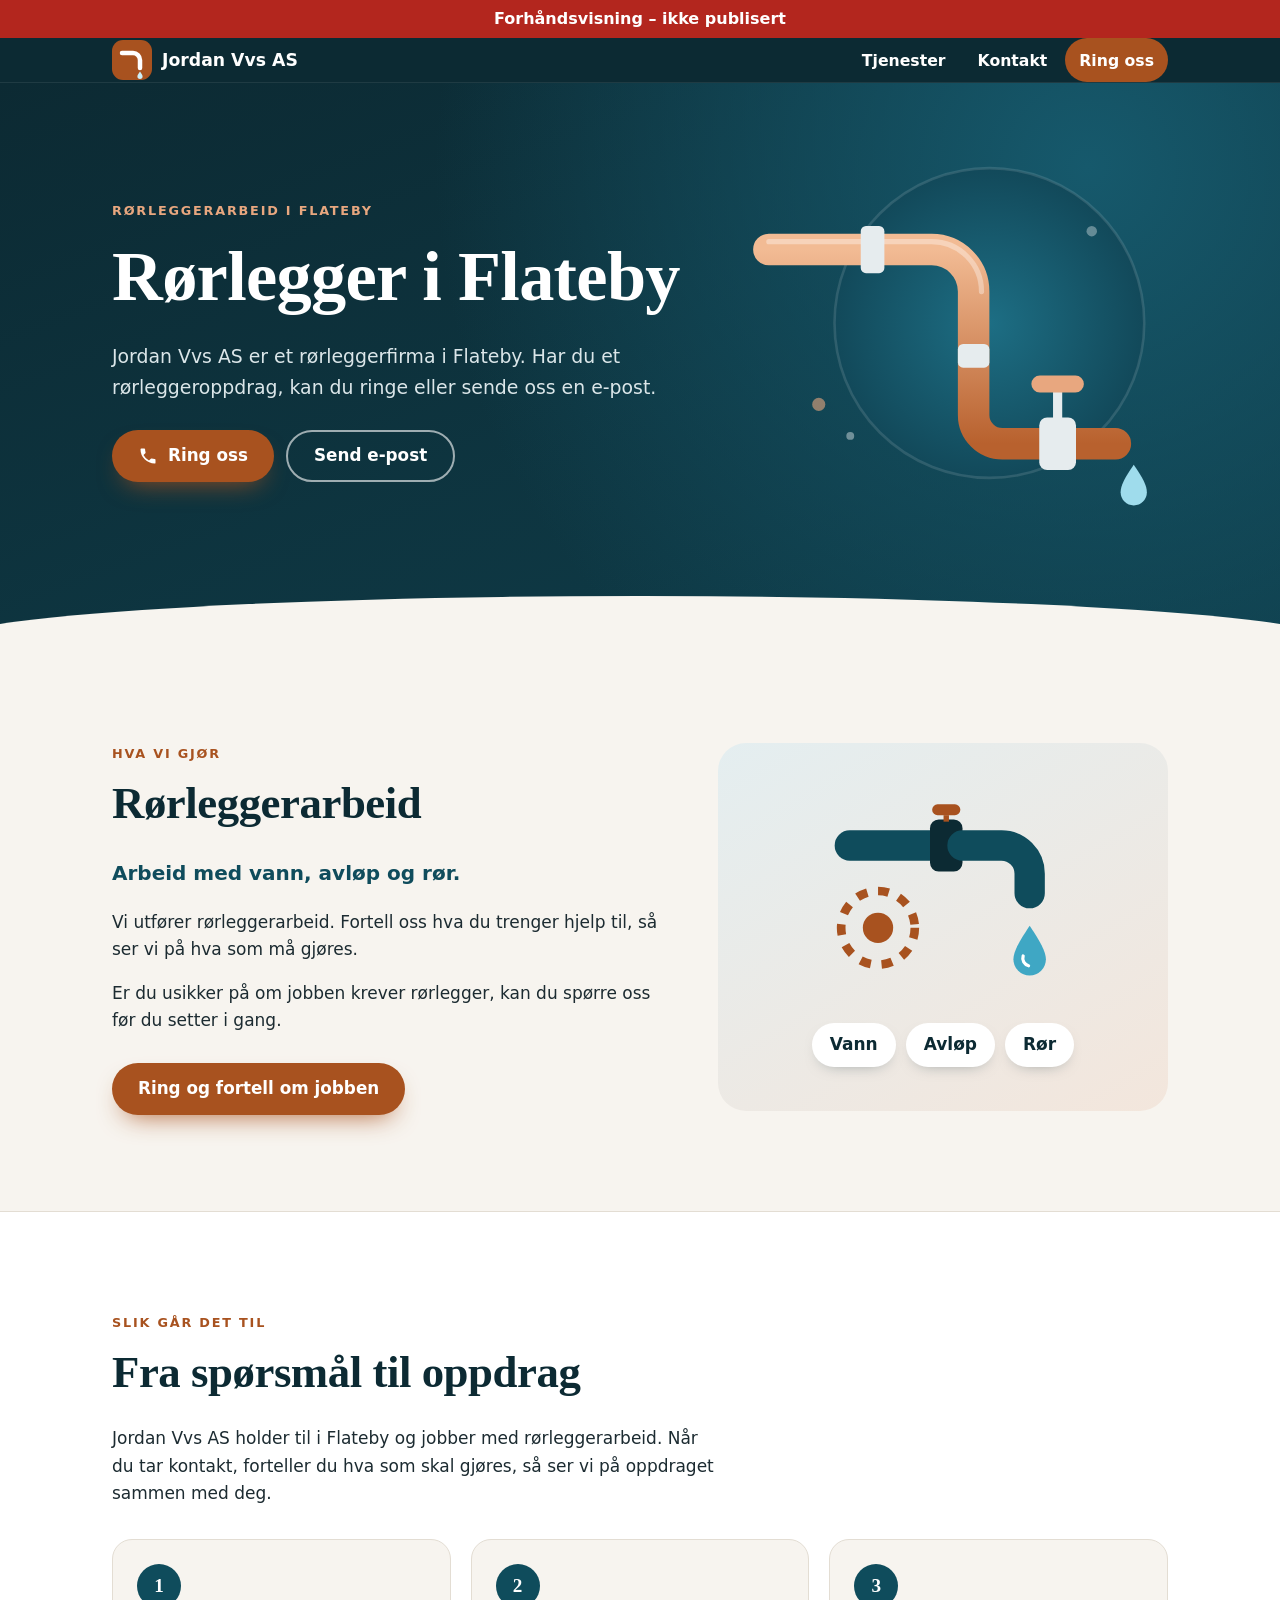
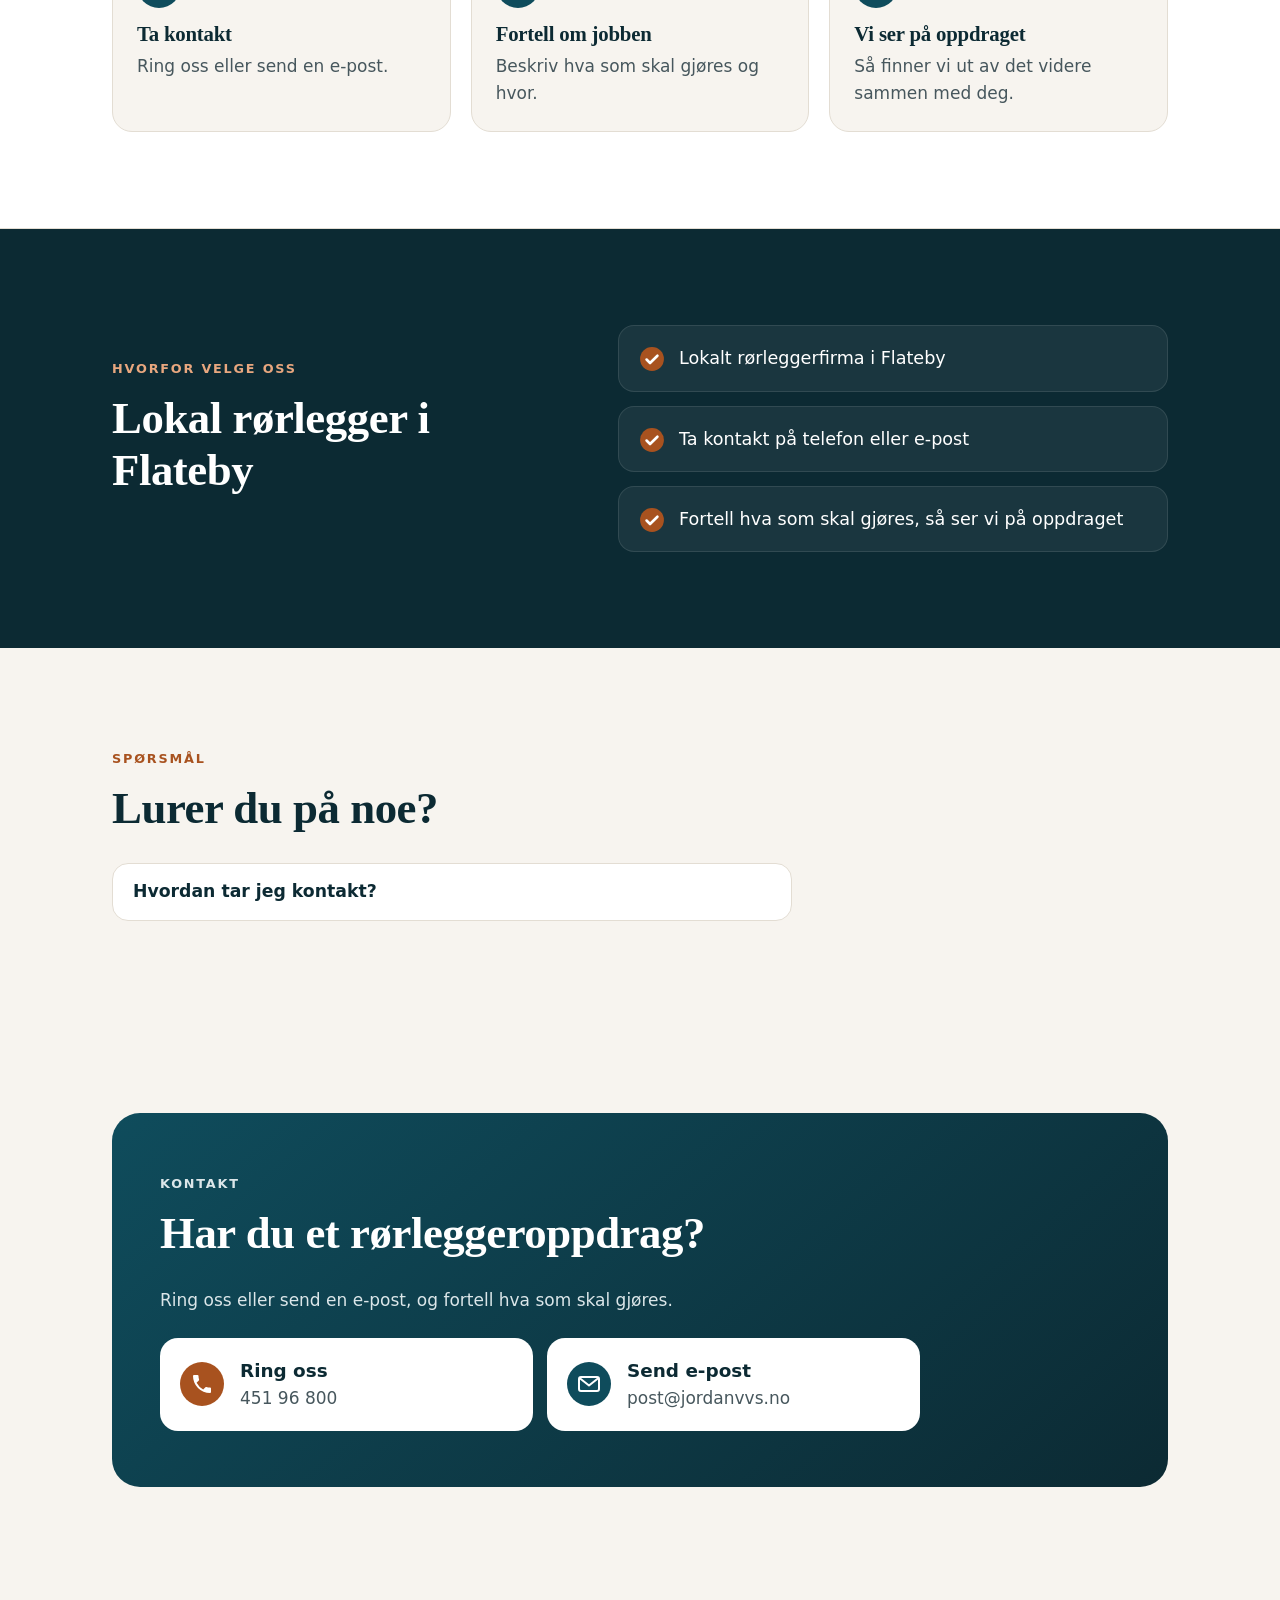
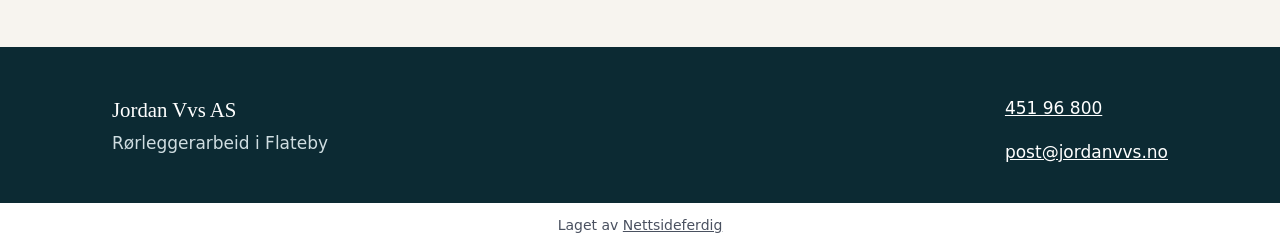
==== index.html @ 80300ba7 "Forhåndsvisning" ====
<!doctype html>
<html lang="nb">
<head>
<meta charset="utf-8">
<meta name="viewport" content="width=device-width, initial-scale=1">
<title>Rørlegger i Flateby | Jordan Vvs AS</title>
<meta name="description" content="Jordan Vvs AS utfører rørleggerarbeid i Flateby. Ta kontakt på telefon eller e-post og fortell hva som skal gjøres.">
<link rel="canonical" href="https://andersmathisen7-design.github.io/side-jordan-vvs-as-4c82f648/">
<meta property="og:type" content="website">
<meta property="og:locale" content="nb_NO">
<meta property="og:site_name" content="Jordan Vvs AS">
<meta property="og:title" content="Rørlegger i Flateby | Jordan Vvs AS">
<meta property="og:description" content="Jordan Vvs AS utfører rørleggerarbeid i Flateby. Ta kontakt på telefon eller e-post og fortell hva som skal gjøres.">
<meta property="og:url" content="https://andersmathisen7-design.github.io/side-jordan-vvs-as-4c82f648/">
<meta http-equiv="Content-Security-Policy" content="default-src 'none'; style-src 'self'; img-src 'self'; manifest-src 'self'; worker-src 'self'; script-src 'self'">
<link rel="stylesheet" href="./style.css">
<meta name="theme-color" content="#0f4c5c">
<link rel="manifest" href="./manifest.webmanifest">
<link rel="icon" href="./icon.svg" type="image/svg+xml">
<script src="./pwa.js" defer></script>
<meta name="robots" content="noindex,nofollow">
<script type="application/ld+json">{"@context":"https://schema.org","@type":"Plumber","name":"Jordan Vvs AS","description":"Jordan Vvs AS utfører rørleggerarbeid i Flateby. Ta kontakt på telefon eller e-post og fortell hva som skal gjøres.","email":"post@jordanvvs.no","areaServed":"Flateby","url":"https://andersmathisen7-design.github.io/side-jordan-vvs-as-4c82f648","telephone":"451 96 800"}</script>
</head>
<body>
<div class="forhandsstripe">Forhåndsvisning – ikke publisert</div>
<header class="topp"><div class="wrap topp-inner"><a class="merke" href="./"><svg class="logo" viewBox="0 0 40 40" aria-hidden="true"><rect width="40" height="40" rx="11" fill="#a8521f"/><path d="M10 13h11a7 7 0 0 1 7 7v8" fill="none" stroke="#ffffff" stroke-width="4.5" stroke-linecap="round"/><path d="M28 31.5c-1.8 2.6-2.6 3.8-2.6 4.8a2.6 2.6 0 0 0 5.2 0c0-1-.8-2.2-2.6-4.8z" fill="#cdeef6"/></svg><span>Jordan Vvs AS</span></a><nav aria-label="Hovedmeny"><ul class="meny"><li><a href="./#tjenester">Tjenester</a></li><li><a href="./#kontakt">Kontakt</a></li><li><a class="meny-ring" href="tel:45196800">Ring oss</a></li></ul></nav></div></header>
<main>
<section class="hero"><div class="wrap hero-grid"><div><p class="etikett">Rørleggerarbeid i Flateby</p><h1>Rørlegger i Flateby</h1><p class="ingress">Jordan Vvs AS er et rørleggerfirma i Flateby. Har du et rørleggeroppdrag, kan du ringe eller sende oss en e-post.</p><div class="knapper"><a class="knapp knapp-hoved" href="tel:45196800"><svg viewBox="0 0 24 24" aria-hidden="true"><path d="M6.6 10.8a15.2 15.2 0 0 0 6.6 6.6l2.2-2.2a1 1 0 0 1 1-.25 11.4 11.4 0 0 0 3.6.57 1 1 0 0 1 1 1V20a1 1 0 0 1-1 1A17 17 0 0 1 3 4a1 1 0 0 1 1-1h3.5a1 1 0 0 1 1 1c0 1.25.2 2.45.57 3.6a1 1 0 0 1-.25 1z" fill="#ffffff"/></svg>Ring oss</a><a class="knapp knapp-linje" href="mailto:post@jordanvvs.no">Send e-post</a></div></div><div class="hero-bilde"><svg viewBox="0 0 320 280" aria-hidden="true"><defs><linearGradient id="kobber" x1="0" y1="0" x2="0" y2="1"><stop offset="0" stop-color="#f2bb94"/><stop offset="1" stop-color="#b8612e"/></linearGradient><radialGradient id="glod" cx="0.5" cy="0.5" r="0.5"><stop offset="0" stop-color="#1d6e84"/><stop offset="1" stop-color="#12495a"/></radialGradient></defs><circle cx="190" cy="128" r="118" fill="url(#glod)"/><circle cx="190" cy="128" r="118" fill="none" stroke="#ffffff" stroke-opacity="0.12" stroke-width="2"/><path d="M22 72H146a32 32 0 0 1 32 32V198a22 22 0 0 0 22 22H286" fill="none" stroke="url(#kobber)" stroke-width="24" stroke-linecap="round"/><path d="M22 66H146a38 38 0 0 1 38 38" fill="none" stroke="#ffffff" stroke-opacity="0.35" stroke-width="4" stroke-linecap="round"/><rect x="92" y="54" width="18" height="36" rx="4" fill="#e6ecee"/><rect x="166" y="144" width="24" height="18" rx="4" fill="#e6ecee"/><rect x="228" y="200" width="28" height="40" rx="6" fill="#e6ecee"/><line x1="242" y1="200" x2="242" y2="178" stroke="#e6ecee" stroke-width="7" stroke-linecap="round"/><rect x="222" y="168" width="40" height="13" rx="6.5" fill="#e8a77f"/><path d="M300 236c-7 10-10 16-10 21a10 10 0 0 0 20 0c0-5-3-11-10-21z" fill="#9fdcec"/><circle cx="60" cy="190" r="5" fill="#e8a77f" fill-opacity="0.6"/><circle cx="84" cy="214" r="3" fill="#ffffff" fill-opacity="0.4"/><circle cx="268" cy="58" r="4" fill="#ffffff" fill-opacity="0.35"/></svg></div></div></section><section class="seksjon" id="tjenester"><div class="wrap split"><div class="split-tekst"><p class="etikett">Hva vi gjør</p><h2>Rørleggerarbeid</h2><p class="lead">Arbeid med vann, avløp og rør.</p><p>Vi utfører rørleggerarbeid. Fortell oss hva du trenger hjelp til, så ser vi på hva som må gjøres.</p><p>Er du usikker på om jobben krever rørlegger, kan du spørre oss før du setter i gang.</p><div class="knapper"><a class="knapp knapp-hoved" href="tel:45196800">Ring og fortell om jobben</a></div></div><div class="panel"><svg viewBox="0 0 240 200" aria-hidden="true"><rect x="20" y="40" width="110" height="28" rx="14" fill="#0f4c5c"/><rect x="108" y="30" width="30" height="48" rx="8" fill="#0c2a33"/><path d="M138 54h36a26 26 0 0 1 26 26v18" fill="none" stroke="#0f4c5c" stroke-width="28" stroke-linecap="round"/><rect x="110" y="16" width="26" height="10" rx="5" fill="#a8521f"/><line x1="123" y1="26" x2="123" y2="32" stroke="#a8521f" stroke-width="5"/><path d="M200 128c-10 15-15 24-15 31a15 15 0 0 0 30 0c0-7-5-16-15-31z" fill="#3fa7c4"/><path d="M194 156a7 7 0 0 0 5 9" fill="none" stroke="#ffffff" stroke-width="3" stroke-linecap="round"/><circle cx="60" cy="130" r="34" fill="none" stroke="#a8521f" stroke-width="8" stroke-dasharray="10 10"/><circle cx="60" cy="130" r="14" fill="#a8521f"/></svg><ul class="tags"><li>Vann</li><li>Avløp</li><li>Rør</li></ul></div></div></section><section class="seksjon steg" aria-labelledby="steg-tittel"><div class="wrap"><div class="steg-topp"><p class="etikett">Slik går det til</p><h2 id="steg-tittel">Fra spørsmål til oppdrag</h2><p>Jordan Vvs AS holder til i Flateby og jobber med rørleggerarbeid. Når du tar kontakt, forteller du hva som skal gjøres, så ser vi på oppdraget sammen med deg.</p></div><ol class="steg-liste"><li><span class="nr" aria-hidden="true">1</span><h3>Ta kontakt</h3><p>Ring oss eller send en e-post.</p></li><li><span class="nr" aria-hidden="true">2</span><h3>Fortell om jobben</h3><p>Beskriv hva som skal gjøres og hvor.</p></li><li><span class="nr" aria-hidden="true">3</span><h3>Vi ser på oppdraget</h3><p>Så finner vi ut av det videre sammen med deg.</p></li></ol></div></section><section class="seksjon fordeler" aria-labelledby="fordel-tittel"><div class="wrap split"><div><p class="etikett">Hvorfor velge oss</p><h2 id="fordel-tittel">Lokal rørlegger i Flateby</h2></div><ul class="fordel-liste"><li><svg viewBox="0 0 24 24" aria-hidden="true"><circle cx="12" cy="12" r="11" fill="#a8521f"/><path d="M7 12.5l3.2 3.2L17 9" fill="none" stroke="#ffffff" stroke-width="2.4" stroke-linecap="round" stroke-linejoin="round"/></svg>Lokalt rørleggerfirma i Flateby</li><li><svg viewBox="0 0 24 24" aria-hidden="true"><circle cx="12" cy="12" r="11" fill="#a8521f"/><path d="M7 12.5l3.2 3.2L17 9" fill="none" stroke="#ffffff" stroke-width="2.4" stroke-linecap="round" stroke-linejoin="round"/></svg>Ta kontakt på telefon eller e-post</li><li><svg viewBox="0 0 24 24" aria-hidden="true"><circle cx="12" cy="12" r="11" fill="#a8521f"/><path d="M7 12.5l3.2 3.2L17 9" fill="none" stroke="#ffffff" stroke-width="2.4" stroke-linecap="round" stroke-linejoin="round"/></svg>Fortell hva som skal gjøres, så ser vi på oppdraget</li></ul></div></section><section class="seksjon" aria-labelledby="faq-tittel"><div class="wrap"><p class="etikett">Spørsmål</p><h2 id="faq-tittel">Lurer du på noe?</h2><div class="sporsmal"><details><summary>Hvordan tar jeg kontakt?</summary><p>Ring oss eller send en e-post. Beskriv gjerne hva som skal gjøres og hvor, så blir det enklere for oss å svare deg.</p></details></div></div></section><section class="seksjon kontakt" id="kontakt" aria-labelledby="kontakt-tittel"><div class="wrap"><div class="kontakt-boks"><p class="etikett">Kontakt</p><h2 id="kontakt-tittel">Har du et rørleggeroppdrag?</h2><p>Ring oss eller send en e-post, og fortell hva som skal gjøres.</p><div class="kontakt-valg"><a class="kontaktkort" href="tel:45196800"><svg viewBox="0 0 44 44" aria-hidden="true"><circle cx="22" cy="22" r="22" fill="#a8521f"/><path d="M16.6 20.8a15.2 15.2 0 0 0 6.6 6.6l2.2-2.2a1 1 0 0 1 1-.25 11.4 11.4 0 0 0 3.6.57 1 1 0 0 1 1 1V30a1 1 0 0 1-1 1A17 17 0 0 1 13 14a1 1 0 0 1 1-1h3.5a1 1 0 0 1 1 1c0 1.25.2 2.45.57 3.6a1 1 0 0 1-.25 1z" fill="#ffffff"/></svg><div><strong>Ring oss</strong><span>451 96 800</span></div></a><a class="kontaktkort" href="mailto:post@jordanvvs.no"><svg viewBox="0 0 44 44" aria-hidden="true"><circle cx="22" cy="22" r="22" fill="#0f4c5c"/><rect x="12" y="15" width="20" height="14" rx="2" fill="none" stroke="#ffffff" stroke-width="2"/><path d="M12.5 16l9.5 7.5 9.5-7.5" fill="none" stroke="#ffffff" stroke-width="2" stroke-linejoin="round"/></svg><div><strong>Send e-post</strong><span>post@jordanvvs.no</span></div></a></div></div></div></section>
</main>
<footer class="bunn"><div class="wrap bunn-grid"><div><p class="bunn-navn">Jordan Vvs AS</p><p>Rørleggerarbeid i Flateby</p></div><address><a href="tel:45196800">451 96 800</a><br><a href="mailto:post@jordanvvs.no">post@jordanvvs.no</a></address></div></footer>
<p class="nf-byra">Laget av <a href="https://nettsideferdig.no/">Nettsideferdig</a></p>
</body>
</html>
---- style.css ----
/* Fast fra Sidefabrikken: bestillingswidgeten. */
:root { --nf-farge: #0f4c5c; }
#nf-bestill [hidden] { display: none !important; }
#nf-bestill button { font: inherit; padding: 0.5rem 0.9rem; margin: 0.2rem; border: 1px solid var(--nf-farge); border-radius: 6px; background: #fff; color: var(--nf-farge); cursor: pointer; }
#nf-bestill button:disabled { opacity: 0.6; }
#nf-bestill .nf-knapp { background: var(--nf-farge); color: #fff; }
#nf-bestill .nf-tjeneste { display: block; width: 100%; text-align: left; }
#nf-bestill .nf-tjeneste small, #nf-bestill .nf-vare small { display: block; color: #555; }
#nf-bestill .nf-felt { display: block; margin: 0.5rem 0; }
#nf-bestill input, #nf-bestill select, #nf-bestill textarea { font: inherit; padding: 0.4rem; border: 1px solid #c5cad3; border-radius: 4px; display: block; width: 100%; max-width: 24rem; }
#nf-bestill input[type="checkbox"], #nf-bestill input[type="radio"] { display: inline-block; width: auto; margin: 0 0.4rem 0 0; vertical-align: middle; }
#nf-bestill .nf-rad { display: flex; flex-wrap: wrap; gap: 0.5rem; }
#nf-bestill .nf-vare { padding: 0.4rem 0; border-bottom: 1px solid #e3e6eb; }
#nf-bestill .nf-feil, #nf-bestill .nf-utsolgt { color: #b3261e; }
#nf-bestill .nf-test { background: #fff4e5; padding: 0.4rem 0.8rem; border-radius: 6px; }
#nf-bestill .nf-oppsummering { font-weight: 600; }
#nf-bestill .nf-faner { display: flex; flex-wrap: wrap; gap: 0.25rem; margin: 0.5rem 0 1rem; }
#nf-bestill .nf-fane.nf-valgt, #nf-bestill .nf-dag.nf-valgt { background: var(--nf-farge); color: #fff; }
#nf-bestill .nf-adresse { position: relative; max-width: 24rem; }
#nf-bestill .nf-forslag { position: absolute; top: 100%; left: 0; right: 0; z-index: 10; max-height: 15rem; overflow-y: auto; background: #fff; border: 1px solid #c5cad3; border-radius: 4px; box-shadow: 0 4px 12px rgba(0, 0, 0, 0.15); }
#nf-bestill .nf-forslag button { display: block; width: 100%; margin: 0; border: 0; border-radius: 0; padding: 0.5rem 0.75rem; text-align: left; color: inherit; }
#nf-bestill .nf-forslag button:hover, #nf-bestill .nf-forslag button:focus { background: #f4f7fb; }
#nf-bestill .nf-dager { display: flex; flex-wrap: wrap; gap: 0.25rem; margin: 0.5rem 0; }
#nf-bestill .nf-dag.nf-full { text-decoration: line-through; color: #777; border-color: #c5cad3; }
#nf-bestill .nf-tillegg { margin: 0.5rem 0; }
#nf-bestill .nf-sporsmal { margin: 0.8rem 0; }
#nf-bestill .nf-hjelp { display: block; font-size: 0.875rem; color: #666; margin: 0.15rem 0 0.25rem; }
#nf-bestill .nf-sum { font-weight: 700; font-size: 1.15rem; }
#nf-bestill .nf-ja-nei { display: flex; gap: 1.5rem; margin-top: 0.25rem; }
.prisliste table { border-collapse: collapse; width: 100%; max-width: 36rem; }
.prisliste th, .prisliste td { text-align: left; padding: 0.4rem 0.6rem 0.4rem 0; border-bottom: 1px solid #e3e6eb; vertical-align: top; }
.prisliste td:last-child, .prisliste th:last-child { text-align: right; white-space: nowrap; padding-right: 0; }
.prisliste small { color: #555; }
.prisliste .prisinfo { font-size: 0.875rem; color: #555; }

main > section.melding, main > section.bestill { box-sizing: border-box; max-width: 42rem; margin: 0 auto; padding: 2.5rem 1.25rem 3.5rem; }
.nf-skjema .nf-felt { display: block; margin: 0.75rem 0; }
.nf-skjema label, .nf-skjema legend { display: block; font-weight: 600; }
.nf-skjema fieldset { border: 0; padding: 0; margin: 0.75rem 0; min-width: 0; }
.nf-skjema fieldset label { font-weight: 400; }
.nf-skjema input, .nf-skjema textarea { font: inherit; padding: 0.5rem; border: 1px solid #c5cad3; border-radius: 4px; display: block; width: 100%; max-width: 32rem; }
.nf-skjema input[type="radio"] { display: inline-block; width: auto; margin: 0 0.4rem 0 0; vertical-align: middle; }
.nf-skjema input:focus, .nf-skjema textarea:focus { outline: 2px solid var(--nf-farge); outline-offset: 1px; }
.nf-skjema button { font: inherit; font-weight: 600; border: 0; cursor: pointer; padding: 0.85rem 1.5rem; border-radius: 6px; background: var(--nf-farge); color: #fff; min-height: 44px; }
.nf-skjema .nf-info { font-size: 0.875rem; color: #555; }

/* Designet */
:root{--hav:#0f4c5c;--natt:#0c2a33;--kobber:#a8521f;--kobber-mork:#8f4419;--kobber-lys:#e8a77f;--papir:#f7f4ef;--tekst:#1c2b31;--dempet:#47575d;--linje:#e3ddd3}*,*::before,*::after{box-sizing:border-box}body{margin:0;background:var(--papir);color:var(--tekst);font-family:system-ui,"Segoe UI",Helvetica,Arial,sans-serif;font-size:1.0625rem;line-height:1.6;-webkit-text-size-adjust:100%}h1,h2,h3{font-family:Georgia,"Iowan Old Style",serif;line-height:1.15;margin:0 0 .6em;letter-spacing:-.01em}p{margin:0 0 1em}a{color:var(--hav)}a:focus-visible,summary:focus-visible{outline:3px solid var(--kobber-lys);outline-offset:3px;border-radius:6px}svg{display:block}.wrap{width:100%;max-width:1120px;margin:0 auto;padding:0 20px}.topp{background:var(--natt);color:#fff;border-bottom:1px solid rgba(255,255,255,.08)}.topp-inner{display:flex;flex-wrap:wrap;align-items:center;justify-content:space-between;gap:6px 16px;padding-top:10px;padding-bottom:10px}.merke{display:flex;align-items:center;gap:10px;color:#fff;text-decoration:none;font-weight:700;font-size:1.08rem;min-height:44px}.logo{width:40px;height:40px;flex:none}.meny{list-style:none;margin:0;padding:0;display:flex;flex-wrap:wrap;align-items:center;gap:4px}.meny a{display:inline-flex;align-items:center;min-height:44px;padding:0 14px;color:#fff;text-decoration:none;border-radius:999px;font-weight:600;font-size:.98rem}.meny a:hover{background:rgba(255,255,255,.1)}.meny a.meny-ring{background:var(--kobber)}.meny a.meny-ring:hover{background:var(--kobber-mork)}.hero{background:radial-gradient(circle at 85% 15%,#16596c 0,rgba(22,89,108,0) 55%),linear-gradient(160deg,#0c2a33 0%,#0f3d4a 100%);color:#fff;padding:44px 0 88px;position:relative;overflow:hidden}.hero::after{content:"";position:absolute;left:-5%;right:-5%;bottom:-1px;height:48px;background:var(--papir);border-radius:50% 50% 0 0/100% 100% 0 0}.hero-grid{display:grid;gap:28px;align-items:center}.etikett{display:inline-block;font-size:.8rem;font-weight:700;letter-spacing:.14em;text-transform:uppercase;color:var(--kobber);margin-bottom:14px}.hero .etikett,.fordeler .etikett{color:var(--kobber-lys)}.hero h1{font-size:clamp(2.5rem,9vw,4.4rem);color:#fff;margin-bottom:.35em}.ingress{font-size:1.18rem;color:#dbe6e9;max-width:32em}.knapper{display:flex;flex-wrap:wrap;gap:12px;margin-top:28px}.knapp{display:inline-flex;align-items:center;justify-content:center;gap:10px;min-height:52px;padding:0 26px;border-radius:999px;font-weight:700;text-decoration:none;font-size:1.05rem;transition:transform .15s ease,background-color .15s ease}.knapp svg{width:20px;height:20px}.knapp-hoved{background:var(--kobber);color:#fff;box-shadow:0 12px 26px -12px rgba(168,82,31,.9)}.knapp-hoved:hover{background:var(--kobber-mork);transform:translateY(-1px)}.knapp-linje{border:2px solid rgba(255,255,255,.6);color:#fff}.knapp-linje:hover{background:rgba(255,255,255,.08)}.hero-bilde svg{width:100%;max-width:300px;height:auto;margin:0 auto}.seksjon{padding:64px 0}h2{font-size:clamp(1.9rem,6vw,2.8rem);color:var(--natt)}.split{display:grid;gap:36px;align-items:center}.split-tekst{max-width:36em}.lead{font-size:1.25rem;color:var(--hav);font-weight:600}.panel{background:linear-gradient(150deg,#e4eef0 0%,#f3e6dc 100%);border-radius:28px;padding:32px 24px;position:relative;overflow:hidden}.panel svg{width:100%;max-width:260px;height:auto;margin:0 auto 20px}.tags{list-style:none;margin:0;padding:0;display:flex;flex-wrap:wrap;justify-content:center;gap:10px}.tags li{background:#fff;color:var(--natt);font-weight:700;padding:8px 18px;border-radius:999px;box-shadow:0 6px 16px -10px rgba(12,42,51,.5)}.steg{background:#fff;border-top:1px solid var(--linje);border-bottom:1px solid var(--linje)}.steg-topp{max-width:36em;margin-bottom:32px}.steg-liste{list-style:none;margin:0;padding:0;display:grid;gap:16px}.steg-liste li{border:1px solid var(--linje);border-radius:20px;padding:24px;background:var(--papir)}.nr{display:inline-flex;align-items:center;justify-content:center;width:44px;height:44px;border-radius:50%;background:var(--hav);color:#fff;font-weight:700;font-family:Georgia,serif;font-size:1.2rem;margin-bottom:14px}.steg-liste h3{font-size:1.3rem;margin-bottom:.35em;color:var(--natt)}.steg-liste p{margin:0;color:var(--dempet)}.fordeler{background:var(--natt);color:#fff}.fordeler h2{color:#fff}.fordel-liste{list-style:none;margin:0;padding:0;display:grid;gap:14px}.fordel-liste li{display:flex;gap:14px;align-items:flex-start;font-size:1.1rem;padding:18px 20px;border-radius:16px;background:rgba(255,255,255,.06);border:1px solid rgba(255,255,255,.1)}.fordel-liste svg{width:26px;height:26px;flex:none;margin-top:2px}.om{max-width:40em}.sporsmal{margin-top:28px;max-width:40em}.sporsmal details{background:#fff;border:1px solid var(--linje);border-radius:16px;padding:0 20px}.sporsmal summary{cursor:pointer;font-weight:700;min-height:56px;display:flex;align-items:center;color:var(--natt);font-size:1.08rem}.sporsmal details p{padding-bottom:16px;margin:0;color:var(--dempet)}.kontakt{padding-top:0}.kontakt-boks{background:linear-gradient(140deg,var(--hav) 0%,#0c2a33 100%);color:#fff;border-radius:28px;padding:40px 24px}.kontakt-boks h2{color:#fff}.kontakt-boks>p{color:#dbe6e9;max-width:32em}.kontakt-valg{display:grid;gap:14px;margin-top:24px}.kontaktkort{display:flex;align-items:center;gap:16px;background:#fff;color:var(--natt);text-decoration:none;border-radius:18px;padding:18px 20px;min-height:72px;transition:transform .15s ease}.kontaktkort:hover{transform:translateY(-2px)}.kontaktkort svg{width:44px;height:44px;flex:none}.kontaktkort strong{display:block;font-size:1.15rem}.kontaktkort span{display:block;color:var(--dempet);overflow-wrap:anywhere}.bunn{background:var(--natt);color:#cfdde1;padding:40px 0 28px;margin-top:64px}.bunn-grid{display:grid;gap:20px}.bunn-navn{color:#fff;font-family:Georgia,serif;font-size:1.3rem;margin-bottom:.2em}.bunn address{font-style:normal}.bunn a{color:#fff;display:inline-flex;align-items:center;min-height:44px;overflow-wrap:anywhere}@media (min-width:760px){.wrap{padding:0 32px}.topp{position:sticky;top:0;z-index:10}.hero{padding:72px 0 120px}.hero-grid{grid-template-columns:1.15fr .85fr}.hero-bilde svg{max-width:420px}.seksjon{padding:96px 0}.split{grid-template-columns:1.1fr .9fr;gap:56px}.panel{padding:44px 32px}.steg-liste{grid-template-columns:repeat(3,1fr);gap:20px}.fordeler .split{grid-template-columns:.9fr 1.1fr}.kontakt-boks{padding:56px 48px}.kontakt-valg{grid-template-columns:1fr 1fr;max-width:760px}.bunn-grid{grid-template-columns:1fr auto;align-items:end}}

/* Fast fra Sidefabrikken */
.forhandsstripe { display: block !important; position: relative !important; z-index: 2147483647 !important; background: #b3261e !important; color: #fff !important; text-align: center !important; padding: 0.5rem 1rem !important; font: 600 1rem/1.4 system-ui, sans-serif !important; visibility: visible !important; opacity: 1 !important; max-height: none !important; height: auto !important; min-height: 0 !important; overflow: visible !important; margin: 0 !important; top: auto !important; left: auto !important; right: auto !important; bottom: auto !important; width: auto !important; transform: none !important; clip-path: none !important; filter: none !important; text-indent: 0 !important; font-size: 1rem !important; }
.nf-byra { display: block !important; position: static !important; inset: auto !important; z-index: auto !important; background: #fff !important; color: #4a5160 !important; text-align: center !important; padding: 0.75rem 1rem !important; margin: 0 !important; width: auto !important; max-width: none !important; height: auto !important; min-height: 0 !important; max-height: none !important; overflow: visible !important; visibility: visible !important; opacity: 1 !important; transform: none !important; clip-path: none !important; filter: none !important; font: 400 0.875rem/1.5 system-ui, sans-serif !important; letter-spacing: normal !important; text-indent: 0 !important; text-transform: none !important; }
.nf-byra a { display: inline !important; position: static !important; color: inherit !important; text-decoration: underline !important; font: inherit !important; visibility: visible !important; opacity: 1 !important; pointer-events: auto !important; }
.nf-felle { display: none !important; position: absolute !important; left: -10000px !important; width: 1px !important; height: 1px !important; overflow: hidden !important; }
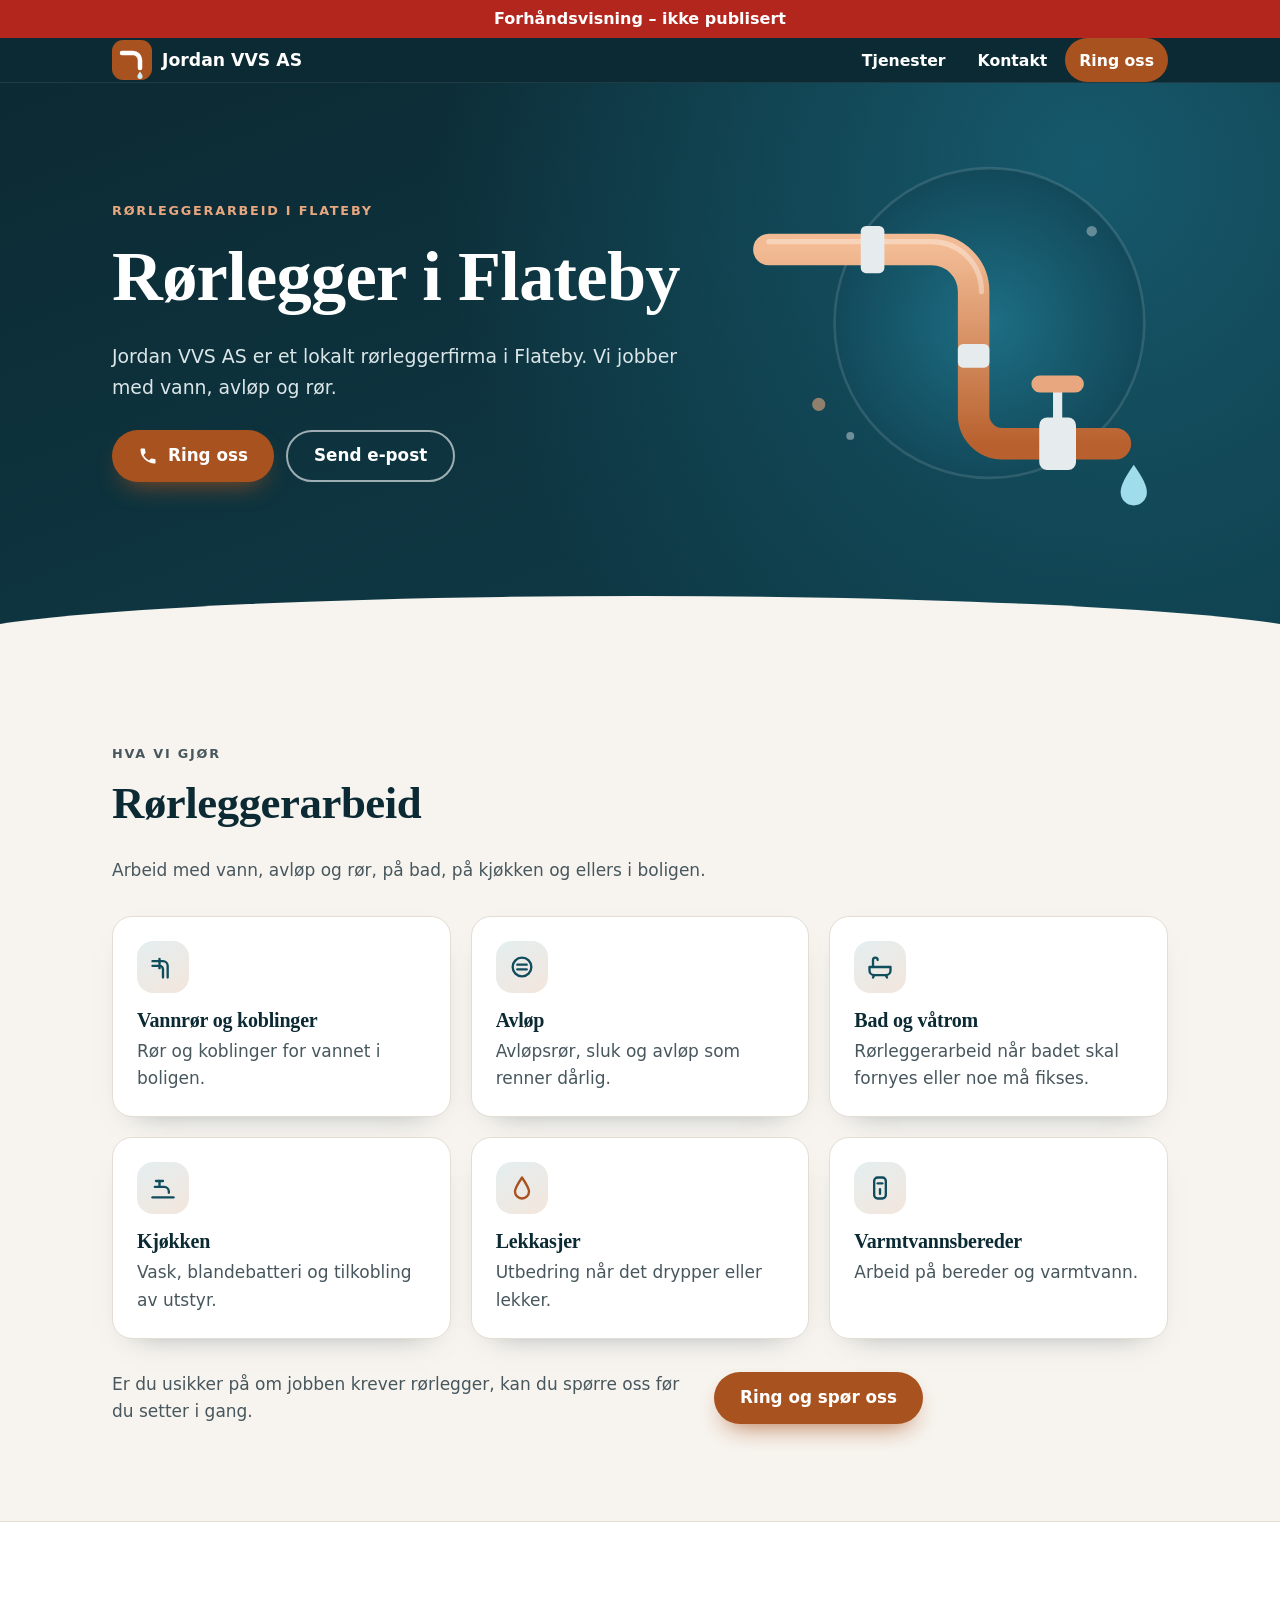
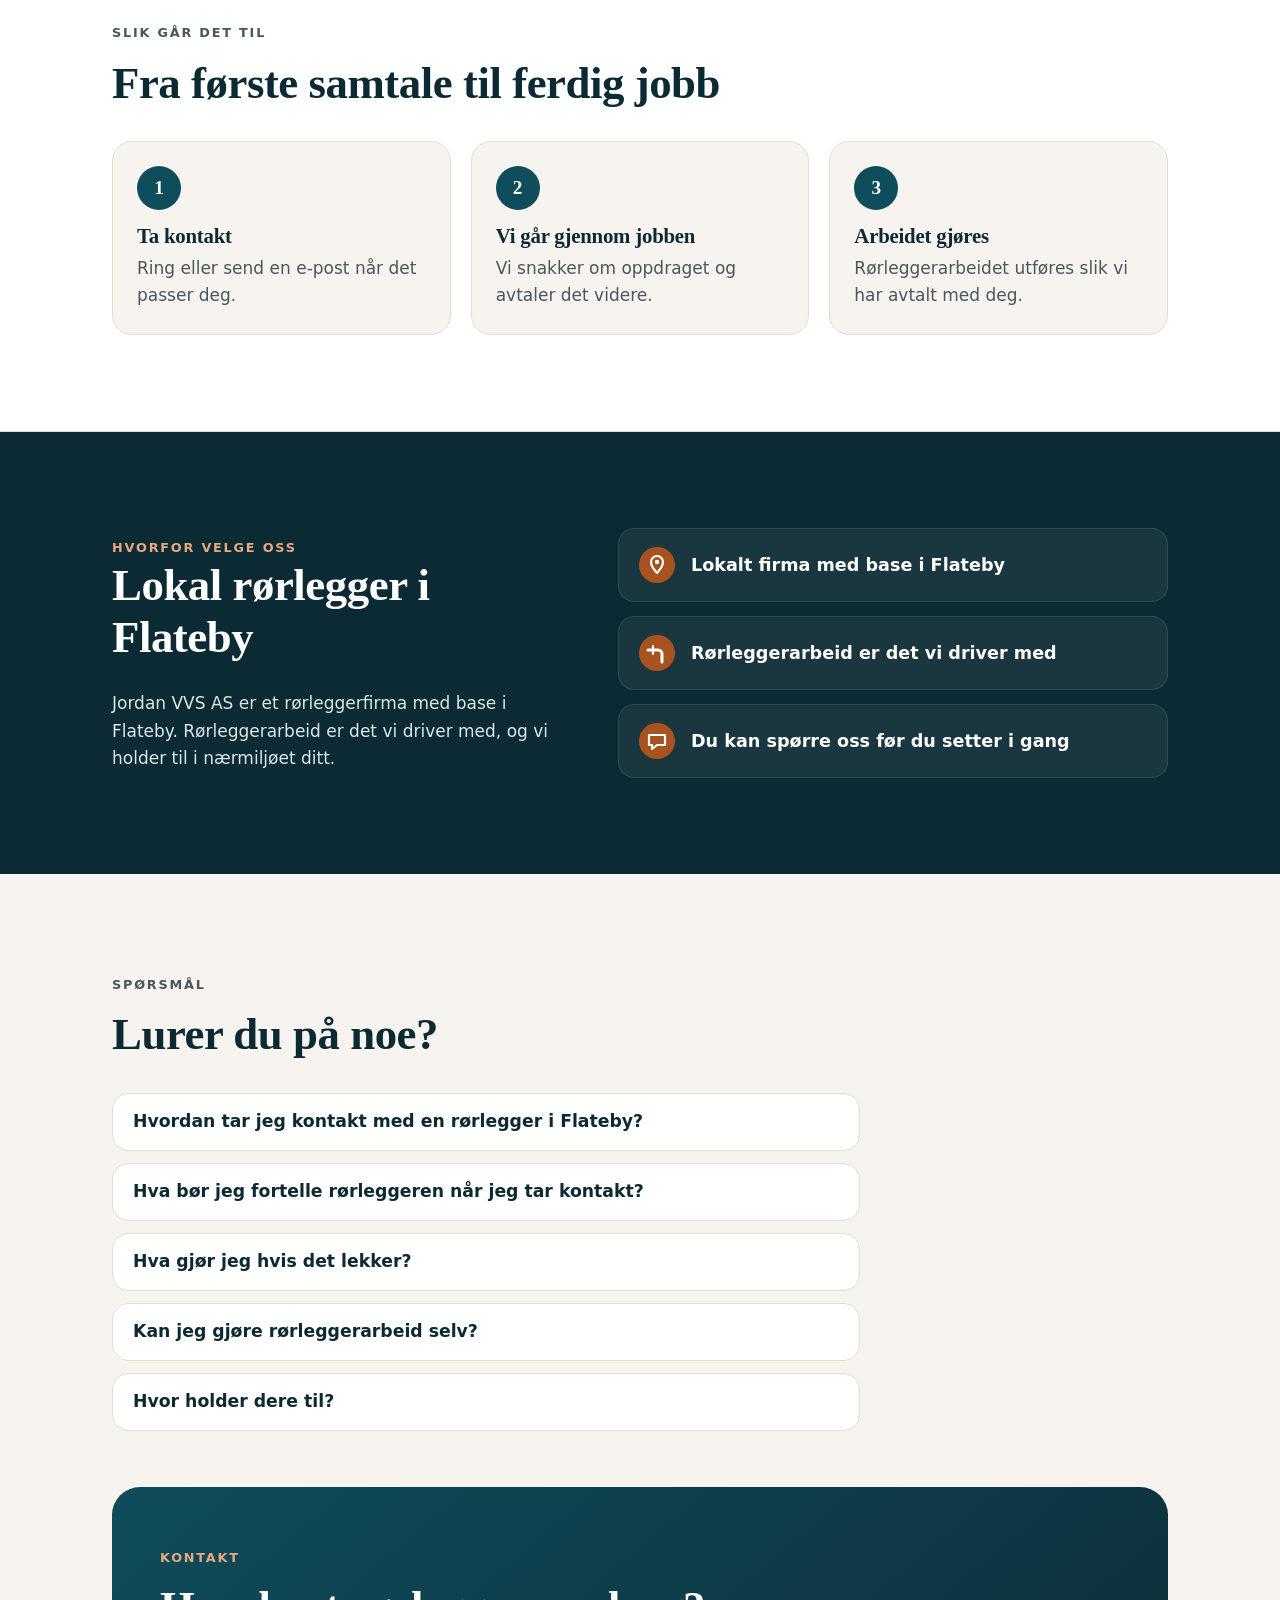
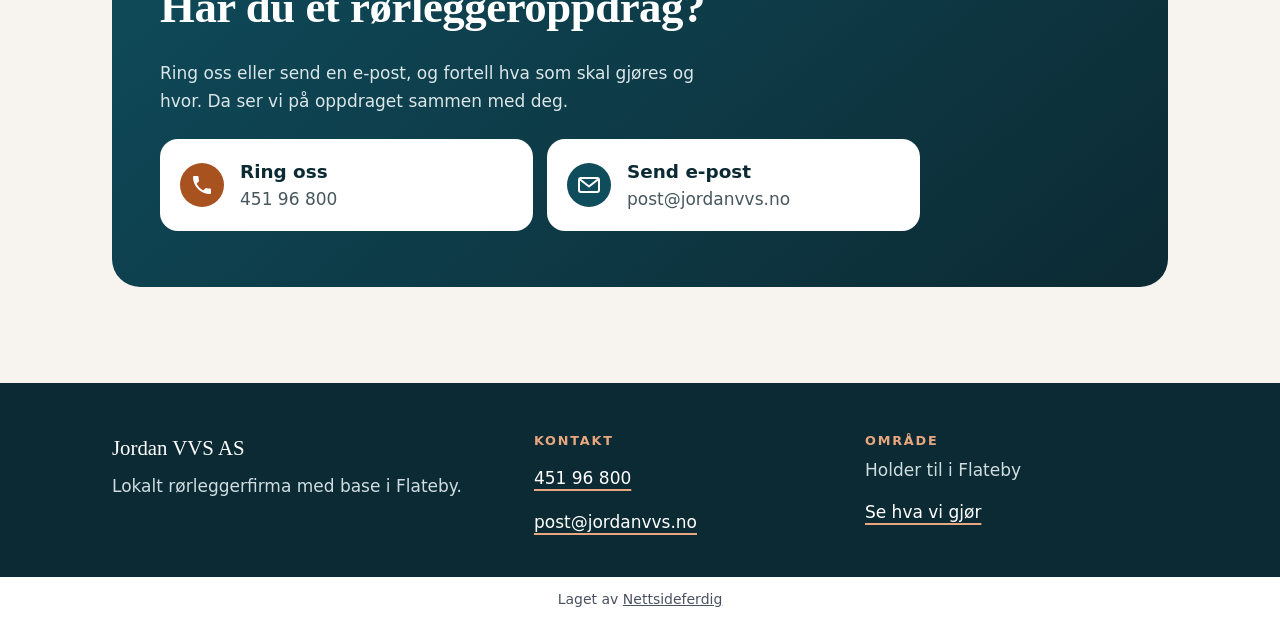
==== commit 6d6a76d8: "Forhåndsvisning" ====
--- a/index.html
+++ b/index.html
@@ -3,14 +3,14 @@
 <head>
 <meta charset="utf-8">
 <meta name="viewport" content="width=device-width, initial-scale=1">
-<title>Rørlegger i Flateby | Jordan Vvs AS</title>
-<meta name="description" content="Jordan Vvs AS utfører rørleggerarbeid i Flateby. Ta kontakt på telefon eller e-post og fortell hva som skal gjøres.">
+<title>Rørlegger i Flateby | Jordan VVS AS</title>
+<meta name="description" content="Jordan VVS AS utfører rørleggerarbeid i Flateby. Ta kontakt på telefon eller e-post og fortell hva som skal gjøres.">
 <link rel="canonical" href="https://andersmathisen7-design.github.io/side-jordan-vvs-as-4c82f648/">
 <meta property="og:type" content="website">
 <meta property="og:locale" content="nb_NO">
 <meta property="og:site_name" content="Jordan Vvs AS">
-<meta property="og:title" content="Rørlegger i Flateby | Jordan Vvs AS">
-<meta property="og:description" content="Jordan Vvs AS utfører rørleggerarbeid i Flateby. Ta kontakt på telefon eller e-post og fortell hva som skal gjøres.">
+<meta property="og:title" content="Rørlegger i Flateby | Jordan VVS AS">
+<meta property="og:description" content="Jordan VVS AS utfører rørleggerarbeid i Flateby. Ta kontakt på telefon eller e-post og fortell hva som skal gjøres.">
 <meta property="og:url" content="https://andersmathisen7-design.github.io/side-jordan-vvs-as-4c82f648/">
 <meta http-equiv="Content-Security-Policy" content="default-src 'none'; style-src 'self'; img-src 'self'; manifest-src 'self'; worker-src 'self'; script-src 'self'">
 <link rel="stylesheet" href="./style.css">
@@ -19,15 +19,15 @@
 <link rel="icon" href="./icon.svg" type="image/svg+xml">
 <script src="./pwa.js" defer></script>
 <meta name="robots" content="noindex,nofollow">
-<script type="application/ld+json">{"@context":"https://schema.org","@type":"Plumber","name":"Jordan Vvs AS","description":"Jordan Vvs AS utfører rørleggerarbeid i Flateby. Ta kontakt på telefon eller e-post og fortell hva som skal gjøres.","email":"post@jordanvvs.no","areaServed":"Flateby","url":"https://andersmathisen7-design.github.io/side-jordan-vvs-as-4c82f648","telephone":"451 96 800"}</script>
+<script type="application/ld+json">{"@context":"https://schema.org","@type":"Plumber","name":"Jordan Vvs AS","description":"Jordan VVS AS utfører rørleggerarbeid i Flateby. Ta kontakt på telefon eller e-post og fortell hva som skal gjøres.","email":"post@jordanvvs.no","areaServed":"Flateby","url":"https://andersmathisen7-design.github.io/side-jordan-vvs-as-4c82f648","telephone":"451 96 800"}</script>
 </head>
 <body>
 <div class="forhandsstripe">Forhåndsvisning – ikke publisert</div>
-<header class="topp"><div class="wrap topp-inner"><a class="merke" href="./"><svg class="logo" viewBox="0 0 40 40" aria-hidden="true"><rect width="40" height="40" rx="11" fill="#a8521f"/><path d="M10 13h11a7 7 0 0 1 7 7v8" fill="none" stroke="#ffffff" stroke-width="4.5" stroke-linecap="round"/><path d="M28 31.5c-1.8 2.6-2.6 3.8-2.6 4.8a2.6 2.6 0 0 0 5.2 0c0-1-.8-2.2-2.6-4.8z" fill="#cdeef6"/></svg><span>Jordan Vvs AS</span></a><nav aria-label="Hovedmeny"><ul class="meny"><li><a href="./#tjenester">Tjenester</a></li><li><a href="./#kontakt">Kontakt</a></li><li><a class="meny-ring" href="tel:45196800">Ring oss</a></li></ul></nav></div></header>
+<header class="topp"><div class="wrap topp-inner"><a class="merke" href="./"><svg class="logo" viewBox="0 0 40 40" aria-hidden="true"><rect width="40" height="40" rx="11" fill="#a8521f"/><path d="M10 13h11a7 7 0 0 1 7 7v8" fill="none" stroke="#ffffff" stroke-width="4.5" stroke-linecap="round"/><path d="M28 31.5c-1.8 2.6-2.6 3.8-2.6 4.8a2.6 2.6 0 0 0 5.2 0c0-1-.8-2.2-2.6-4.8z" fill="#cdeef6"/></svg><span>Jordan VVS AS</span></a><nav aria-label="Hovedmeny"><ul class="meny"><li><a href="./#tjenester">Tjenester</a></li><li><a href="./#kontakt">Kontakt</a></li><li><a class="meny-ring" href="tel:45196800">Ring oss</a></li></ul></nav></div></header>
 <main>
-<section class="hero"><div class="wrap hero-grid"><div><p class="etikett">Rørleggerarbeid i Flateby</p><h1>Rørlegger i Flateby</h1><p class="ingress">Jordan Vvs AS er et rørleggerfirma i Flateby. Har du et rørleggeroppdrag, kan du ringe eller sende oss en e-post.</p><div class="knapper"><a class="knapp knapp-hoved" href="tel:45196800"><svg viewBox="0 0 24 24" aria-hidden="true"><path d="M6.6 10.8a15.2 15.2 0 0 0 6.6 6.6l2.2-2.2a1 1 0 0 1 1-.25 11.4 11.4 0 0 0 3.6.57 1 1 0 0 1 1 1V20a1 1 0 0 1-1 1A17 17 0 0 1 3 4a1 1 0 0 1 1-1h3.5a1 1 0 0 1 1 1c0 1.25.2 2.45.57 3.6a1 1 0 0 1-.25 1z" fill="#ffffff"/></svg>Ring oss</a><a class="knapp knapp-linje" href="mailto:post@jordanvvs.no">Send e-post</a></div></div><div class="hero-bilde"><svg viewBox="0 0 320 280" aria-hidden="true"><defs><linearGradient id="kobber" x1="0" y1="0" x2="0" y2="1"><stop offset="0" stop-color="#f2bb94"/><stop offset="1" stop-color="#b8612e"/></linearGradient><radialGradient id="glod" cx="0.5" cy="0.5" r="0.5"><stop offset="0" stop-color="#1d6e84"/><stop offset="1" stop-color="#12495a"/></radialGradient></defs><circle cx="190" cy="128" r="118" fill="url(#glod)"/><circle cx="190" cy="128" r="118" fill="none" stroke="#ffffff" stroke-opacity="0.12" stroke-width="2"/><path d="M22 72H146a32 32 0 0 1 32 32V198a22 22 0 0 0 22 22H286" fill="none" stroke="url(#kobber)" stroke-width="24" stroke-linecap="round"/><path d="M22 66H146a38 38 0 0 1 38 38" fill="none" stroke="#ffffff" stroke-opacity="0.35" stroke-width="4" stroke-linecap="round"/><rect x="92" y="54" width="18" height="36" rx="4" fill="#e6ecee"/><rect x="166" y="144" width="24" height="18" rx="4" fill="#e6ecee"/><rect x="228" y="200" width="28" height="40" rx="6" fill="#e6ecee"/><line x1="242" y1="200" x2="242" y2="178" stroke="#e6ecee" stroke-width="7" stroke-linecap="round"/><rect x="222" y="168" width="40" height="13" rx="6.5" fill="#e8a77f"/><path d="M300 236c-7 10-10 16-10 21a10 10 0 0 0 20 0c0-5-3-11-10-21z" fill="#9fdcec"/><circle cx="60" cy="190" r="5" fill="#e8a77f" fill-opacity="0.6"/><circle cx="84" cy="214" r="3" fill="#ffffff" fill-opacity="0.4"/><circle cx="268" cy="58" r="4" fill="#ffffff" fill-opacity="0.35"/></svg></div></div></section><section class="seksjon" id="tjenester"><div class="wrap split"><div class="split-tekst"><p class="etikett">Hva vi gjør</p><h2>Rørleggerarbeid</h2><p class="lead">Arbeid med vann, avløp og rør.</p><p>Vi utfører rørleggerarbeid. Fortell oss hva du trenger hjelp til, så ser vi på hva som må gjøres.</p><p>Er du usikker på om jobben krever rørlegger, kan du spørre oss før du setter i gang.</p><div class="knapper"><a class="knapp knapp-hoved" href="tel:45196800">Ring og fortell om jobben</a></div></div><div class="panel"><svg viewBox="0 0 240 200" aria-hidden="true"><rect x="20" y="40" width="110" height="28" rx="14" fill="#0f4c5c"/><rect x="108" y="30" width="30" height="48" rx="8" fill="#0c2a33"/><path d="M138 54h36a26 26 0 0 1 26 26v18" fill="none" stroke="#0f4c5c" stroke-width="28" stroke-linecap="round"/><rect x="110" y="16" width="26" height="10" rx="5" fill="#a8521f"/><line x1="123" y1="26" x2="123" y2="32" stroke="#a8521f" stroke-width="5"/><path d="M200 128c-10 15-15 24-15 31a15 15 0 0 0 30 0c0-7-5-16-15-31z" fill="#3fa7c4"/><path d="M194 156a7 7 0 0 0 5 9" fill="none" stroke="#ffffff" stroke-width="3" stroke-linecap="round"/><circle cx="60" cy="130" r="34" fill="none" stroke="#a8521f" stroke-width="8" stroke-dasharray="10 10"/><circle cx="60" cy="130" r="14" fill="#a8521f"/></svg><ul class="tags"><li>Vann</li><li>Avløp</li><li>Rør</li></ul></div></div></section><section class="seksjon steg" aria-labelledby="steg-tittel"><div class="wrap"><div class="steg-topp"><p class="etikett">Slik går det til</p><h2 id="steg-tittel">Fra spørsmål til oppdrag</h2><p>Jordan Vvs AS holder til i Flateby og jobber med rørleggerarbeid. Når du tar kontakt, forteller du hva som skal gjøres, så ser vi på oppdraget sammen med deg.</p></div><ol class="steg-liste"><li><span class="nr" aria-hidden="true">1</span><h3>Ta kontakt</h3><p>Ring oss eller send en e-post.</p></li><li><span class="nr" aria-hidden="true">2</span><h3>Fortell om jobben</h3><p>Beskriv hva som skal gjøres og hvor.</p></li><li><span class="nr" aria-hidden="true">3</span><h3>Vi ser på oppdraget</h3><p>Så finner vi ut av det videre sammen med deg.</p></li></ol></div></section><section class="seksjon fordeler" aria-labelledby="fordel-tittel"><div class="wrap split"><div><p class="etikett">Hvorfor velge oss</p><h2 id="fordel-tittel">Lokal rørlegger i Flateby</h2></div><ul class="fordel-liste"><li><svg viewBox="0 0 24 24" aria-hidden="true"><circle cx="12" cy="12" r="11" fill="#a8521f"/><path d="M7 12.5l3.2 3.2L17 9" fill="none" stroke="#ffffff" stroke-width="2.4" stroke-linecap="round" stroke-linejoin="round"/></svg>Lokalt rørleggerfirma i Flateby</li><li><svg viewBox="0 0 24 24" aria-hidden="true"><circle cx="12" cy="12" r="11" fill="#a8521f"/><path d="M7 12.5l3.2 3.2L17 9" fill="none" stroke="#ffffff" stroke-width="2.4" stroke-linecap="round" stroke-linejoin="round"/></svg>Ta kontakt på telefon eller e-post</li><li><svg viewBox="0 0 24 24" aria-hidden="true"><circle cx="12" cy="12" r="11" fill="#a8521f"/><path d="M7 12.5l3.2 3.2L17 9" fill="none" stroke="#ffffff" stroke-width="2.4" stroke-linecap="round" stroke-linejoin="round"/></svg>Fortell hva som skal gjøres, så ser vi på oppdraget</li></ul></div></section><section class="seksjon" aria-labelledby="faq-tittel"><div class="wrap"><p class="etikett">Spørsmål</p><h2 id="faq-tittel">Lurer du på noe?</h2><div class="sporsmal"><details><summary>Hvordan tar jeg kontakt?</summary><p>Ring oss eller send en e-post. Beskriv gjerne hva som skal gjøres og hvor, så blir det enklere for oss å svare deg.</p></details></div></div></section><section class="seksjon kontakt" id="kontakt" aria-labelledby="kontakt-tittel"><div class="wrap"><div class="kontakt-boks"><p class="etikett">Kontakt</p><h2 id="kontakt-tittel">Har du et rørleggeroppdrag?</h2><p>Ring oss eller send en e-post, og fortell hva som skal gjøres.</p><div class="kontakt-valg"><a class="kontaktkort" href="tel:45196800"><svg viewBox="0 0 44 44" aria-hidden="true"><circle cx="22" cy="22" r="22" fill="#a8521f"/><path d="M16.6 20.8a15.2 15.2 0 0 0 6.6 6.6l2.2-2.2a1 1 0 0 1 1-.25 11.4 11.4 0 0 0 3.6.57 1 1 0 0 1 1 1V30a1 1 0 0 1-1 1A17 17 0 0 1 13 14a1 1 0 0 1 1-1h3.5a1 1 0 0 1 1 1c0 1.25.2 2.45.57 3.6a1 1 0 0 1-.25 1z" fill="#ffffff"/></svg><div><strong>Ring oss</strong><span>451 96 800</span></div></a><a class="kontaktkort" href="mailto:post@jordanvvs.no"><svg viewBox="0 0 44 44" aria-hidden="true"><circle cx="22" cy="22" r="22" fill="#0f4c5c"/><rect x="12" y="15" width="20" height="14" rx="2" fill="none" stroke="#ffffff" stroke-width="2"/><path d="M12.5 16l9.5 7.5 9.5-7.5" fill="none" stroke="#ffffff" stroke-width="2" stroke-linejoin="round"/></svg><div><strong>Send e-post</strong><span>post@jordanvvs.no</span></div></a></div></div></div></section>
+<section class="hero"><div class="wrap hero-grid"><div><p class="etikett">Rørleggerarbeid i Flateby</p><h1>Rørlegger i Flateby</h1><p class="ingress">Jordan VVS AS er et lokalt rørleggerfirma i Flateby. Vi jobber med vann, avløp og rør.</p><div class="knapper"><a class="knapp knapp-hoved" href="tel:45196800"><svg viewBox="0 0 24 24" aria-hidden="true"><path d="M6.6 10.8a15.2 15.2 0 0 0 6.6 6.6l2.2-2.2a1 1 0 0 1 1-.25 11.4 11.4 0 0 0 3.6.57 1 1 0 0 1 1 1V20a1 1 0 0 1-1 1A17 17 0 0 1 3 4a1 1 0 0 1 1-1h3.5a1 1 0 0 1 1 1c0 1.25.2 2.45.57 3.6a1 1 0 0 1-.25 1z" fill="#ffffff"/></svg>Ring oss</a><a class="knapp knapp-linje" href="mailto:post@jordanvvs.no">Send e-post</a></div></div><div class="hero-bilde"><svg viewBox="0 0 320 280" aria-hidden="true"><defs><linearGradient id="kobber" x1="0" y1="0" x2="0" y2="1"><stop offset="0" stop-color="#f2bb94"/><stop offset="1" stop-color="#b8612e"/></linearGradient><radialGradient id="glod" cx="0.5" cy="0.5" r="0.5"><stop offset="0" stop-color="#1d6e84"/><stop offset="1" stop-color="#12495a"/></radialGradient></defs><circle cx="190" cy="128" r="118" fill="url(#glod)"/><circle cx="190" cy="128" r="118" fill="none" stroke="#ffffff" stroke-opacity="0.12" stroke-width="2"/><path d="M22 72H146a32 32 0 0 1 32 32V198a22 22 0 0 0 22 22H286" fill="none" stroke="url(#kobber)" stroke-width="24" stroke-linecap="round"/><path d="M22 66H146a38 38 0 0 1 38 38" fill="none" stroke="#ffffff" stroke-opacity="0.35" stroke-width="4" stroke-linecap="round"/><rect x="92" y="54" width="18" height="36" rx="4" fill="#e6ecee"/><rect x="166" y="144" width="24" height="18" rx="4" fill="#e6ecee"/><rect x="228" y="200" width="28" height="40" rx="6" fill="#e6ecee"/><line x1="242" y1="200" x2="242" y2="178" stroke="#e6ecee" stroke-width="7" stroke-linecap="round"/><rect x="222" y="168" width="40" height="13" rx="6.5" fill="#e8a77f"/><path d="M300 236c-7 10-10 16-10 21a10 10 0 0 0 20 0c0-5-3-11-10-21z" fill="#9fdcec"/><circle cx="60" cy="190" r="5" fill="#e8a77f" fill-opacity="0.6"/><circle cx="84" cy="214" r="3" fill="#ffffff" fill-opacity="0.4"/><circle cx="268" cy="58" r="4" fill="#ffffff" fill-opacity="0.35"/></svg></div></div></section><section class="seksjon" id="tjenester" aria-labelledby="tjenester-tittel"><div class="wrap"><div class="seksjon-topp"><p class="etikett">Hva vi gjør</p><h2 id="tjenester-tittel">Rørleggerarbeid</h2><p>Arbeid med vann, avløp og rør, på bad, på kjøkken og ellers i boligen.</p></div><ul class="kort-grid"><li class="kort"><div class="ikon" aria-hidden="true"><svg viewBox="0 0 24 24"><g fill="none" stroke="#0f4c5c" stroke-width="2" stroke-linecap="round" stroke-linejoin="round"><path d="M3 7h9a4 4 0 0 1 4 4v10"/><path d="M3 11h6a3 3 0 0 1 3 3v7"/><path d="M9 5v8"/></g></svg></div><h3>Vannrør og koblinger</h3><p>Rør og koblinger for vannet i boligen.</p></li><li class="kort"><div class="ikon" aria-hidden="true"><svg viewBox="0 0 24 24"><g fill="none" stroke="#0f4c5c" stroke-width="2" stroke-linecap="round" stroke-linejoin="round"><circle cx="12" cy="12" r="8"/><path d="M8 10h8"/><path d="M8 14h8"/></g></svg></div><h3>Avløp</h3><p>Avløpsrør, sluk og avløp som renner dårlig.</p></li><li class="kort"><div class="ikon" aria-hidden="true"><svg viewBox="0 0 24 24"><g fill="none" stroke="#0f4c5c" stroke-width="2" stroke-linecap="round" stroke-linejoin="round"><path d="M3 12h18v3a4 4 0 0 1-4 4H7a4 4 0 0 1-4-4z"/><path d="M6 12V6a2 2 0 0 1 4 0"/><path d="M7 19l-1 2"/><path d="M17 19l1 2"/></g></svg></div><h3>Bad og våtrom</h3><p>Rørleggerarbeid når badet skal fornyes eller noe må fikses.</p></li><li class="kort"><div class="ikon" aria-hidden="true"><svg viewBox="0 0 24 24"><g fill="none" stroke="#0f4c5c" stroke-width="2" stroke-linecap="round" stroke-linejoin="round"><path d="M5 11h8a4 4 0 0 1 4 4v1"/><path d="M9 11V6"/><path d="M6 6h6"/><path d="M3 20h18"/></g></svg></div><h3>Kjøkken</h3><p>Vask, blandebatteri og tilkobling av utstyr.</p></li><li class="kort"><div class="ikon" aria-hidden="true"><svg viewBox="0 0 24 24"><g fill="none" stroke="#a8521f" stroke-width="2" stroke-linecap="round" stroke-linejoin="round"><path d="M12 3c-4 6-6 9-6 12a6 6 0 0 0 12 0c0-3-2-6-6-12z"/></g></svg></div><h3>Lekkasjer</h3><p>Utbedring når det drypper eller lekker.</p></li><li class="kort"><div class="ikon" aria-hidden="true"><svg viewBox="0 0 24 24"><g fill="none" stroke="#0f4c5c" stroke-width="2" stroke-linecap="round" stroke-linejoin="round"><rect x="7" y="3" width="10" height="18" rx="3"/><path d="M10 8h4"/><path d="M12 13v4"/></g></svg></div><h3>Varmtvannsbereder</h3><p>Arbeid på bereder og varmtvann.</p></li></ul><div class="tjeneste-bunn"><p>Er du usikker på om jobben krever rørlegger, kan du spørre oss før du setter i gang.</p><a class="knapp knapp-hoved" href="tel:45196800">Ring og spør oss</a></div></div></section><section class="seksjon steg" aria-labelledby="steg-tittel"><div class="wrap"><div class="seksjon-topp"><p class="etikett">Slik går det til</p><h2 id="steg-tittel">Fra første samtale til ferdig jobb</h2></div><ol class="steg-liste"><li><span class="nr" aria-hidden="true">1</span><h3>Ta kontakt</h3><p>Ring eller send en e-post når det passer deg.</p></li><li><span class="nr" aria-hidden="true">2</span><h3>Vi går gjennom jobben</h3><p>Vi snakker om oppdraget og avtaler det videre.</p></li><li><span class="nr" aria-hidden="true">3</span><h3>Arbeidet gjøres</h3><p>Rørleggerarbeidet utføres slik vi har avtalt med deg.</p></li></ol></div></section><section class="seksjon fordeler" aria-labelledby="fordel-tittel"><div class="wrap split"><div class="fordeler-tekst"><p class="etikett">Hvorfor velge oss</p><h2 id="fordel-tittel">Lokal rørlegger i Flateby</h2><p>Jordan VVS AS er et rørleggerfirma med base i Flateby. Rørleggerarbeid er det vi driver med, og vi holder til i nærmiljøet ditt.</p></div><ul class="fordel-liste"><li><svg viewBox="0 0 36 36" aria-hidden="true"><circle cx="18" cy="18" r="18" fill="#a8521f"/><path d="M18 9a6 6 0 0 0-6 6c0 4.5 6 11 6 11s6-6.5 6-11a6 6 0 0 0-6-6z" fill="none" stroke="#ffffff" stroke-width="2.2" stroke-linejoin="round"/><circle cx="18" cy="15" r="2.2" fill="#ffffff"/></svg>Lokalt firma med base i Flateby</li><li><svg viewBox="0 0 36 36" aria-hidden="true"><circle cx="18" cy="18" r="18" fill="#a8521f"/><path d="M9 15h10a4 4 0 0 1 4 4v8" fill="none" stroke="#ffffff" stroke-width="3" stroke-linecap="round"/><path d="M14 11v8" fill="none" stroke="#ffffff" stroke-width="2.2" stroke-linecap="round"/></svg>Rørleggerarbeid er det vi driver med</li><li><svg viewBox="0 0 36 36" aria-hidden="true"><circle cx="18" cy="18" r="18" fill="#a8521f"/><path d="M10 12h16v10h-8l-5 4v-4h-3z" fill="none" stroke="#ffffff" stroke-width="2.2" stroke-linejoin="round"/></svg>Du kan spørre oss før du setter i gang</li></ul></div></section><section class="seksjon faq" aria-labelledby="faq-tittel"><div class="wrap"><div class="seksjon-topp"><p class="etikett">Spørsmål</p><h2 id="faq-tittel">Lurer du på noe?</h2></div><div class="sporsmal"><details><summary>Hvordan tar jeg kontakt med en rørlegger i Flateby?</summary><p>Du kan ringe oss eller sende en e-post. Telefonnummer og e-postadresse står nederst på siden.</p></details><details><summary>Hva bør jeg fortelle rørleggeren når jeg tar kontakt?</summary><p>Hva slags jobb det gjelder, hvor den er, og om det haster. Har du bilder av det som skal fikses, kan du gjerne legge dem ved e-posten.</p></details><details><summary>Hva gjør jeg hvis det lekker?</summary><p>Steng hovedstoppekranen for vannet hvis du kan, og tørk opp det du rekker for å begrense skaden. Ring deretter en rørlegger.</p></details><details><summary>Kan jeg gjøre rørleggerarbeid selv?</summary><p>Arbeid på vann- og avløpsrør i boligen bør gjøres av en rørlegger. Er du usikker på hva du kan gjøre selv, kan du spørre oss.</p></details><details><summary>Hvor holder dere til?</summary><p>Vi holder til i Flateby.</p></details></div></div></section><section class="kontakt" id="kontakt" aria-labelledby="kontakt-tittel"><div class="wrap"><div class="kontakt-boks"><p class="etikett">Kontakt</p><h2 id="kontakt-tittel">Har du et rørleggeroppdrag?</h2><p>Ring oss eller send en e-post, og fortell hva som skal gjøres og hvor. Da ser vi på oppdraget sammen med deg.</p><div class="kontakt-valg"><a class="kontaktkort" href="tel:45196800"><svg viewBox="0 0 44 44" aria-hidden="true"><circle cx="22" cy="22" r="22" fill="#a8521f"/><path d="M16.6 20.8a15.2 15.2 0 0 0 6.6 6.6l2.2-2.2a1 1 0 0 1 1-.25 11.4 11.4 0 0 0 3.6.57 1 1 0 0 1 1 1V30a1 1 0 0 1-1 1A17 17 0 0 1 13 14a1 1 0 0 1 1-1h3.5a1 1 0 0 1 1 1c0 1.25.2 2.45.57 3.6a1 1 0 0 1-.25 1z" fill="#ffffff"/></svg><div><strong>Ring oss</strong><span>451 96 800</span></div></a><a class="kontaktkort" href="mailto:post@jordanvvs.no"><svg viewBox="0 0 44 44" aria-hidden="true"><circle cx="22" cy="22" r="22" fill="#0f4c5c"/><rect x="12" y="15" width="20" height="14" rx="2" fill="none" stroke="#ffffff" stroke-width="2"/><path d="M12.5 16l9.5 7.5 9.5-7.5" fill="none" stroke="#ffffff" stroke-width="2" stroke-linejoin="round"/></svg><div><strong>Send e-post</strong><span>post@jordanvvs.no</span></div></a></div></div></div></section>
 </main>
-<footer class="bunn"><div class="wrap bunn-grid"><div><p class="bunn-navn">Jordan Vvs AS</p><p>Rørleggerarbeid i Flateby</p></div><address><a href="tel:45196800">451 96 800</a><br><a href="mailto:post@jordanvvs.no">post@jordanvvs.no</a></address></div></footer>
+<footer class="bunn"><div class="wrap bunn-grid"><div><p class="bunn-navn">Jordan VVS AS</p><p>Lokalt rørleggerfirma med base i Flateby.</p></div><div><p class="bunn-tittel">Kontakt</p><address><a href="tel:45196800">451 96 800</a><br><a href="mailto:post@jordanvvs.no">post@jordanvvs.no</a></address></div><div><p class="bunn-tittel">Område</p><p>Holder til i Flateby</p><a href="./#tjenester">Se hva vi gjør</a></div></div></footer>
 <p class="nf-byra">Laget av <a href="https://nettsideferdig.no/">Nettsideferdig</a></p>
 </body>
 </html>
--- a/style.css
+++ b/style.css
@@ -45,7 +45,7 @@
 .nf-skjema .nf-info { font-size: 0.875rem; color: #555; }
 
 /* Designet */
-:root{--hav:#0f4c5c;--natt:#0c2a33;--kobber:#a8521f;--kobber-mork:#8f4419;--kobber-lys:#e8a77f;--papir:#f7f4ef;--tekst:#1c2b31;--dempet:#47575d;--linje:#e3ddd3}*,*::before,*::after{box-sizing:border-box}body{margin:0;background:var(--papir);color:var(--tekst);font-family:system-ui,"Segoe UI",Helvetica,Arial,sans-serif;font-size:1.0625rem;line-height:1.6;-webkit-text-size-adjust:100%}h1,h2,h3{font-family:Georgia,"Iowan Old Style",serif;line-height:1.15;margin:0 0 .6em;letter-spacing:-.01em}p{margin:0 0 1em}a{color:var(--hav)}a:focus-visible,summary:focus-visible{outline:3px solid var(--kobber-lys);outline-offset:3px;border-radius:6px}svg{display:block}.wrap{width:100%;max-width:1120px;margin:0 auto;padding:0 20px}.topp{background:var(--natt);color:#fff;border-bottom:1px solid rgba(255,255,255,.08)}.topp-inner{display:flex;flex-wrap:wrap;align-items:center;justify-content:space-between;gap:6px 16px;padding-top:10px;padding-bottom:10px}.merke{display:flex;align-items:center;gap:10px;color:#fff;text-decoration:none;font-weight:700;font-size:1.08rem;min-height:44px}.logo{width:40px;height:40px;flex:none}.meny{list-style:none;margin:0;padding:0;display:flex;flex-wrap:wrap;align-items:center;gap:4px}.meny a{display:inline-flex;align-items:center;min-height:44px;padding:0 14px;color:#fff;text-decoration:none;border-radius:999px;font-weight:600;font-size:.98rem}.meny a:hover{background:rgba(255,255,255,.1)}.meny a.meny-ring{background:var(--kobber)}.meny a.meny-ring:hover{background:var(--kobber-mork)}.hero{background:radial-gradient(circle at 85% 15%,#16596c 0,rgba(22,89,108,0) 55%),linear-gradient(160deg,#0c2a33 0%,#0f3d4a 100%);color:#fff;padding:44px 0 88px;position:relative;overflow:hidden}.hero::after{content:"";position:absolute;left:-5%;right:-5%;bottom:-1px;height:48px;background:var(--papir);border-radius:50% 50% 0 0/100% 100% 0 0}.hero-grid{display:grid;gap:28px;align-items:center}.etikett{display:inline-block;font-size:.8rem;font-weight:700;letter-spacing:.14em;text-transform:uppercase;color:var(--kobber);margin-bottom:14px}.hero .etikett,.fordeler .etikett{color:var(--kobber-lys)}.hero h1{font-size:clamp(2.5rem,9vw,4.4rem);color:#fff;margin-bottom:.35em}.ingress{font-size:1.18rem;color:#dbe6e9;max-width:32em}.knapper{display:flex;flex-wrap:wrap;gap:12px;margin-top:28px}.knapp{display:inline-flex;align-items:center;justify-content:center;gap:10px;min-height:52px;padding:0 26px;border-radius:999px;font-weight:700;text-decoration:none;font-size:1.05rem;transition:transform .15s ease,background-color .15s ease}.knapp svg{width:20px;height:20px}.knapp-hoved{background:var(--kobber);color:#fff;box-shadow:0 12px 26px -12px rgba(168,82,31,.9)}.knapp-hoved:hover{background:var(--kobber-mork);transform:translateY(-1px)}.knapp-linje{border:2px solid rgba(255,255,255,.6);color:#fff}.knapp-linje:hover{background:rgba(255,255,255,.08)}.hero-bilde svg{width:100%;max-width:300px;height:auto;margin:0 auto}.seksjon{padding:64px 0}h2{font-size:clamp(1.9rem,6vw,2.8rem);color:var(--natt)}.split{display:grid;gap:36px;align-items:center}.split-tekst{max-width:36em}.lead{font-size:1.25rem;color:var(--hav);font-weight:600}.panel{background:linear-gradient(150deg,#e4eef0 0%,#f3e6dc 100%);border-radius:28px;padding:32px 24px;position:relative;overflow:hidden}.panel svg{width:100%;max-width:260px;height:auto;margin:0 auto 20px}.tags{list-style:none;margin:0;padding:0;display:flex;flex-wrap:wrap;justify-content:center;gap:10px}.tags li{background:#fff;color:var(--natt);font-weight:700;padding:8px 18px;border-radius:999px;box-shadow:0 6px 16px -10px rgba(12,42,51,.5)}.steg{background:#fff;border-top:1px solid var(--linje);border-bottom:1px solid var(--linje)}.steg-topp{max-width:36em;margin-bottom:32px}.steg-liste{list-style:none;margin:0;padding:0;display:grid;gap:16px}.steg-liste li{border:1px solid var(--linje);border-radius:20px;padding:24px;background:var(--papir)}.nr{display:inline-flex;align-items:center;justify-content:center;width:44px;height:44px;border-radius:50%;background:var(--hav);color:#fff;font-weight:700;font-family:Georgia,serif;font-size:1.2rem;margin-bottom:14px}.steg-liste h3{font-size:1.3rem;margin-bottom:.35em;color:var(--natt)}.steg-liste p{margin:0;color:var(--dempet)}.fordeler{background:var(--natt);color:#fff}.fordeler h2{color:#fff}.fordel-liste{list-style:none;margin:0;padding:0;display:grid;gap:14px}.fordel-liste li{display:flex;gap:14px;align-items:flex-start;font-size:1.1rem;padding:18px 20px;border-radius:16px;background:rgba(255,255,255,.06);border:1px solid rgba(255,255,255,.1)}.fordel-liste svg{width:26px;height:26px;flex:none;margin-top:2px}.om{max-width:40em}.sporsmal{margin-top:28px;max-width:40em}.sporsmal details{background:#fff;border:1px solid var(--linje);border-radius:16px;padding:0 20px}.sporsmal summary{cursor:pointer;font-weight:700;min-height:56px;display:flex;align-items:center;color:var(--natt);font-size:1.08rem}.sporsmal details p{padding-bottom:16px;margin:0;color:var(--dempet)}.kontakt{padding-top:0}.kontakt-boks{background:linear-gradient(140deg,var(--hav) 0%,#0c2a33 100%);color:#fff;border-radius:28px;padding:40px 24px}.kontakt-boks h2{color:#fff}.kontakt-boks>p{color:#dbe6e9;max-width:32em}.kontakt-valg{display:grid;gap:14px;margin-top:24px}.kontaktkort{display:flex;align-items:center;gap:16px;background:#fff;color:var(--natt);text-decoration:none;border-radius:18px;padding:18px 20px;min-height:72px;transition:transform .15s ease}.kontaktkort:hover{transform:translateY(-2px)}.kontaktkort svg{width:44px;height:44px;flex:none}.kontaktkort strong{display:block;font-size:1.15rem}.kontaktkort span{display:block;color:var(--dempet);overflow-wrap:anywhere}.bunn{background:var(--natt);color:#cfdde1;padding:40px 0 28px;margin-top:64px}.bunn-grid{display:grid;gap:20px}.bunn-navn{color:#fff;font-family:Georgia,serif;font-size:1.3rem;margin-bottom:.2em}.bunn address{font-style:normal}.bunn a{color:#fff;display:inline-flex;align-items:center;min-height:44px;overflow-wrap:anywhere}@media (min-width:760px){.wrap{padding:0 32px}.topp{position:sticky;top:0;z-index:10}.hero{padding:72px 0 120px}.hero-grid{grid-template-columns:1.15fr .85fr}.hero-bilde svg{max-width:420px}.seksjon{padding:96px 0}.split{grid-template-columns:1.1fr .9fr;gap:56px}.panel{padding:44px 32px}.steg-liste{grid-template-columns:repeat(3,1fr);gap:20px}.fordeler .split{grid-template-columns:.9fr 1.1fr}.kontakt-boks{padding:56px 48px}.kontakt-valg{grid-template-columns:1fr 1fr;max-width:760px}.bunn-grid{grid-template-columns:1fr auto;align-items:end}}
+:root{--hav:#0f4c5c;--natt:#0c2a33;--kobber:#a8521f;--kobber-mork:#8f4419;--kobber-lys:#e8a77f;--papir:#f7f4ef;--tekst:#1c2b31;--dempet:#47575d;--linje:#e3ddd3}*,*::before,*::after{box-sizing:border-box}body{margin:0;background:var(--papir);color:var(--tekst);font-family:system-ui,"Segoe UI",Helvetica,Arial,sans-serif;font-size:1.0625rem;line-height:1.6;-webkit-text-size-adjust:100%}h1,h2,h3{font-family:Georgia,"Iowan Old Style",serif;line-height:1.15;margin:0 0 .6em;letter-spacing:-.01em}p{margin:0 0 1em}a{color:var(--hav)}a:focus-visible,summary:focus-visible{outline:3px solid var(--kobber-lys);outline-offset:3px;border-radius:6px}svg{display:block}.wrap{width:100%;max-width:1120px;margin:0 auto;padding:0 20px}.topp{background:var(--natt);color:#fff;border-bottom:1px solid rgba(255,255,255,.08)}.topp-inner{display:flex;flex-wrap:wrap;align-items:center;justify-content:space-between;gap:6px 16px;padding-top:10px;padding-bottom:10px}.merke{display:flex;align-items:center;gap:10px;color:#fff;text-decoration:none;font-weight:700;font-size:1.08rem;min-height:44px}.logo{width:40px;height:40px;flex:none}.meny{list-style:none;margin:0;padding:0;display:flex;flex-wrap:wrap;align-items:center;gap:4px}.meny a{display:inline-flex;align-items:center;min-height:44px;padding:0 14px;color:#fff;text-decoration:none;border-radius:999px;font-weight:600;font-size:.98rem}.meny a:hover{background:rgba(255,255,255,.1)}.meny a.meny-ring{background:var(--kobber)}.meny a.meny-ring:hover{background:var(--kobber-mork)}.hero{background:radial-gradient(circle at 85% 15%,#16596c 0,rgba(22,89,108,0) 55%),linear-gradient(160deg,#0c2a33 0%,#0f3d4a 100%);color:#fff;padding:44px 0 88px;position:relative;overflow:hidden}.hero::after{content:"";position:absolute;left:-5%;right:-5%;bottom:-1px;height:48px;background:var(--papir);border-radius:50% 50% 0 0/100% 100% 0 0}.hero-grid{display:grid;gap:28px;align-items:center}.etikett{display:inline-block;font-size:.8rem;font-weight:700;letter-spacing:.14em;text-transform:uppercase;color:var(--kobber);margin-bottom:14px}.hero .etikett,.fordeler .etikett{color:var(--kobber-lys)}.hero h1{font-size:clamp(2.5rem,9vw,4.4rem);color:#fff;margin-bottom:.35em}.ingress{font-size:1.18rem;color:#dbe6e9;max-width:32em}.knapper{display:flex;flex-wrap:wrap;gap:12px;margin-top:28px}.knapp{display:inline-flex;align-items:center;justify-content:center;gap:10px;min-height:52px;padding:0 26px;border-radius:999px;font-weight:700;text-decoration:none;font-size:1.05rem;transition:transform .15s ease,background-color .15s ease}.knapp svg{width:20px;height:20px}.knapp-hoved{background:var(--kobber);color:#fff;box-shadow:0 12px 26px -12px rgba(168,82,31,.9)}.knapp-hoved:hover{background:var(--kobber-mork);transform:translateY(-1px)}.knapp-linje{border:2px solid rgba(255,255,255,.6);color:#fff}.knapp-linje:hover{background:rgba(255,255,255,.08)}.hero-bilde svg{width:100%;max-width:300px;height:auto;margin:0 auto}.seksjon{padding:64px 0}h2{font-size:clamp(1.9rem,6vw,2.8rem);color:var(--natt)}.seksjon-topp{max-width:38em;margin-bottom:32px}.seksjon-topp p{color:var(--dempet)}.kort-grid{list-style:none;margin:0;padding:0;display:grid;gap:16px}.kort{background:#fff;border:1px solid var(--linje);border-radius:20px;padding:24px;box-shadow:0 14px 30px -24px rgba(12,42,51,.55);transition:transform .15s ease,border-color .15s ease}.kort:hover{transform:translateY(-2px);border-color:#cfc5b6}.ikon{width:52px;height:52px;border-radius:16px;background:linear-gradient(150deg,#e4eef0 0%,#f3e6dc 100%);display:flex;align-items:center;justify-content:center;margin-bottom:16px}.ikon svg{width:28px;height:28px}.kort h3{font-size:1.25rem;color:var(--natt);margin-bottom:.3em}.kort p{margin:0;color:var(--dempet)}.tjeneste-bunn{display:flex;flex-wrap:wrap;align-items:center;gap:12px 24px;margin-top:32px}.tjeneste-bunn p{margin:0;max-width:34em;color:var(--dempet)}.tjeneste-bunn .knapp{margin:0}.split{display:grid;gap:36px;align-items:center}.steg{background:#fff;border-top:1px solid var(--linje);border-bottom:1px solid var(--linje)}.steg-liste{list-style:none;margin:0;padding:0;display:grid;gap:16px}.steg-liste li{border:1px solid var(--linje);border-radius:20px;padding:24px;background:var(--papir)}.nr{display:inline-flex;align-items:center;justify-content:center;width:44px;height:44px;border-radius:50%;background:var(--hav);color:#fff;font-weight:700;font-family:Georgia,serif;font-size:1.2rem;margin-bottom:14px}.steg-liste h3{font-size:1.3rem;margin-bottom:.35em;color:var(--natt)}.steg-liste p{margin:0;color:var(--dempet)}.fordeler{background:var(--natt);color:#fff}.fordeler h2{color:#fff}.fordeler-tekst p{color:#dbe6e9;max-width:32em;margin:0}.fordel-liste{list-style:none;margin:0;padding:0;display:grid;gap:14px}.fordel-liste li{display:flex;gap:16px;align-items:center;font-size:1.1rem;font-weight:600;padding:18px 20px;border-radius:16px;background:rgba(255,255,255,.06);border:1px solid rgba(255,255,255,.1)}.fordel-liste svg{width:36px;height:36px;flex:none}.faq{padding-bottom:40px}.sporsmal{display:grid;gap:12px;max-width:44em}.sporsmal details{background:#fff;border:1px solid var(--linje);border-radius:16px;padding:0 20px}.sporsmal details[open]{border-color:#cfc5b6}.sporsmal summary{cursor:pointer;font-weight:700;min-height:56px;display:flex;align-items:center;color:var(--natt);font-size:1.08rem;padding:8px 0}.sporsmal details p{padding-bottom:16px;margin:0;color:var(--dempet)}.kontakt{padding:0 0 64px}.kontakt-boks{background:linear-gradient(140deg,var(--hav) 0%,#0c2a33 100%);color:#fff;border-radius:28px;padding:40px 24px}.kontakt-boks .etikett{color:var(--kobber-lys)}.kontakt-boks h2{color:#fff}.kontakt-boks>p{color:#dbe6e9;max-width:32em}.kontakt-valg{display:grid;gap:14px;margin-top:24px}.kontaktkort{display:flex;align-items:center;gap:16px;background:#fff;color:var(--natt);text-decoration:none;border-radius:18px;padding:18px 20px;min-height:72px;transition:transform .15s ease}.kontaktkort:hover{transform:translateY(-2px)}.kontaktkort svg{width:44px;height:44px;flex:none}.kontaktkort strong{display:block;font-size:1.15rem}.kontaktkort span{display:block;color:var(--dempet);overflow-wrap:anywhere}.bunn{background:var(--natt);color:#cfdde1;padding:48px 0 32px}.bunn-grid{display:grid;gap:28px}.bunn p{margin:0 0 .4em}.bunn-navn{color:#fff;font-family:Georgia,serif;font-size:1.3rem}.bunn-tittel{font-size:.8rem;font-weight:700;letter-spacing:.14em;text-transform:uppercase;color:var(--kobber-lys)}.bunn address{font-style:normal}.bunn a{color:#fff;display:inline-flex;align-items:center;min-height:44px;overflow-wrap:anywhere;text-decoration:underline;text-decoration-color:var(--kobber-lys);text-decoration-thickness:2px;text-underline-offset:5px}.bunn a:hover{color:var(--kobber-lys)}@media (min-width:560px){.kort-grid{grid-template-columns:1fr 1fr}}@media (min-width:760px){.wrap{padding:0 32px}.topp{position:sticky;top:0;z-index:10}.hero{padding:72px 0 120px}.hero-grid{grid-template-columns:1.15fr .85fr}.hero-bilde svg{max-width:420px}.seksjon{padding:96px 0}.kort-grid{grid-template-columns:repeat(3,1fr);gap:20px}.split{grid-template-columns:.9fr 1.1fr;gap:56px}.steg-liste{grid-template-columns:repeat(3,1fr);gap:20px}.faq{padding-bottom:56px}.kontakt{padding:0 0 96px}.kontakt-boks{padding:56px 48px}.kontakt-valg{grid-template-columns:1fr 1fr;max-width:760px}.bunn-grid{grid-template-columns:1.3fr 1fr 1fr}}
 
 /* Fast fra Sidefabrikken */
 .forhandsstripe { display: block !important; position: relative !important; z-index: 2147483647 !important; background: #b3261e !important; color: #fff !important; text-align: center !important; padding: 0.5rem 1rem !important; font: 600 1rem/1.4 system-ui, sans-serif !important; visibility: visible !important; opacity: 1 !important; max-height: none !important; height: auto !important; min-height: 0 !important; overflow: visible !important; margin: 0 !important; top: auto !important; left: auto !important; right: auto !important; bottom: auto !important; width: auto !important; transform: none !important; clip-path: none !important; filter: none !important; text-indent: 0 !important; font-size: 1rem !important; }
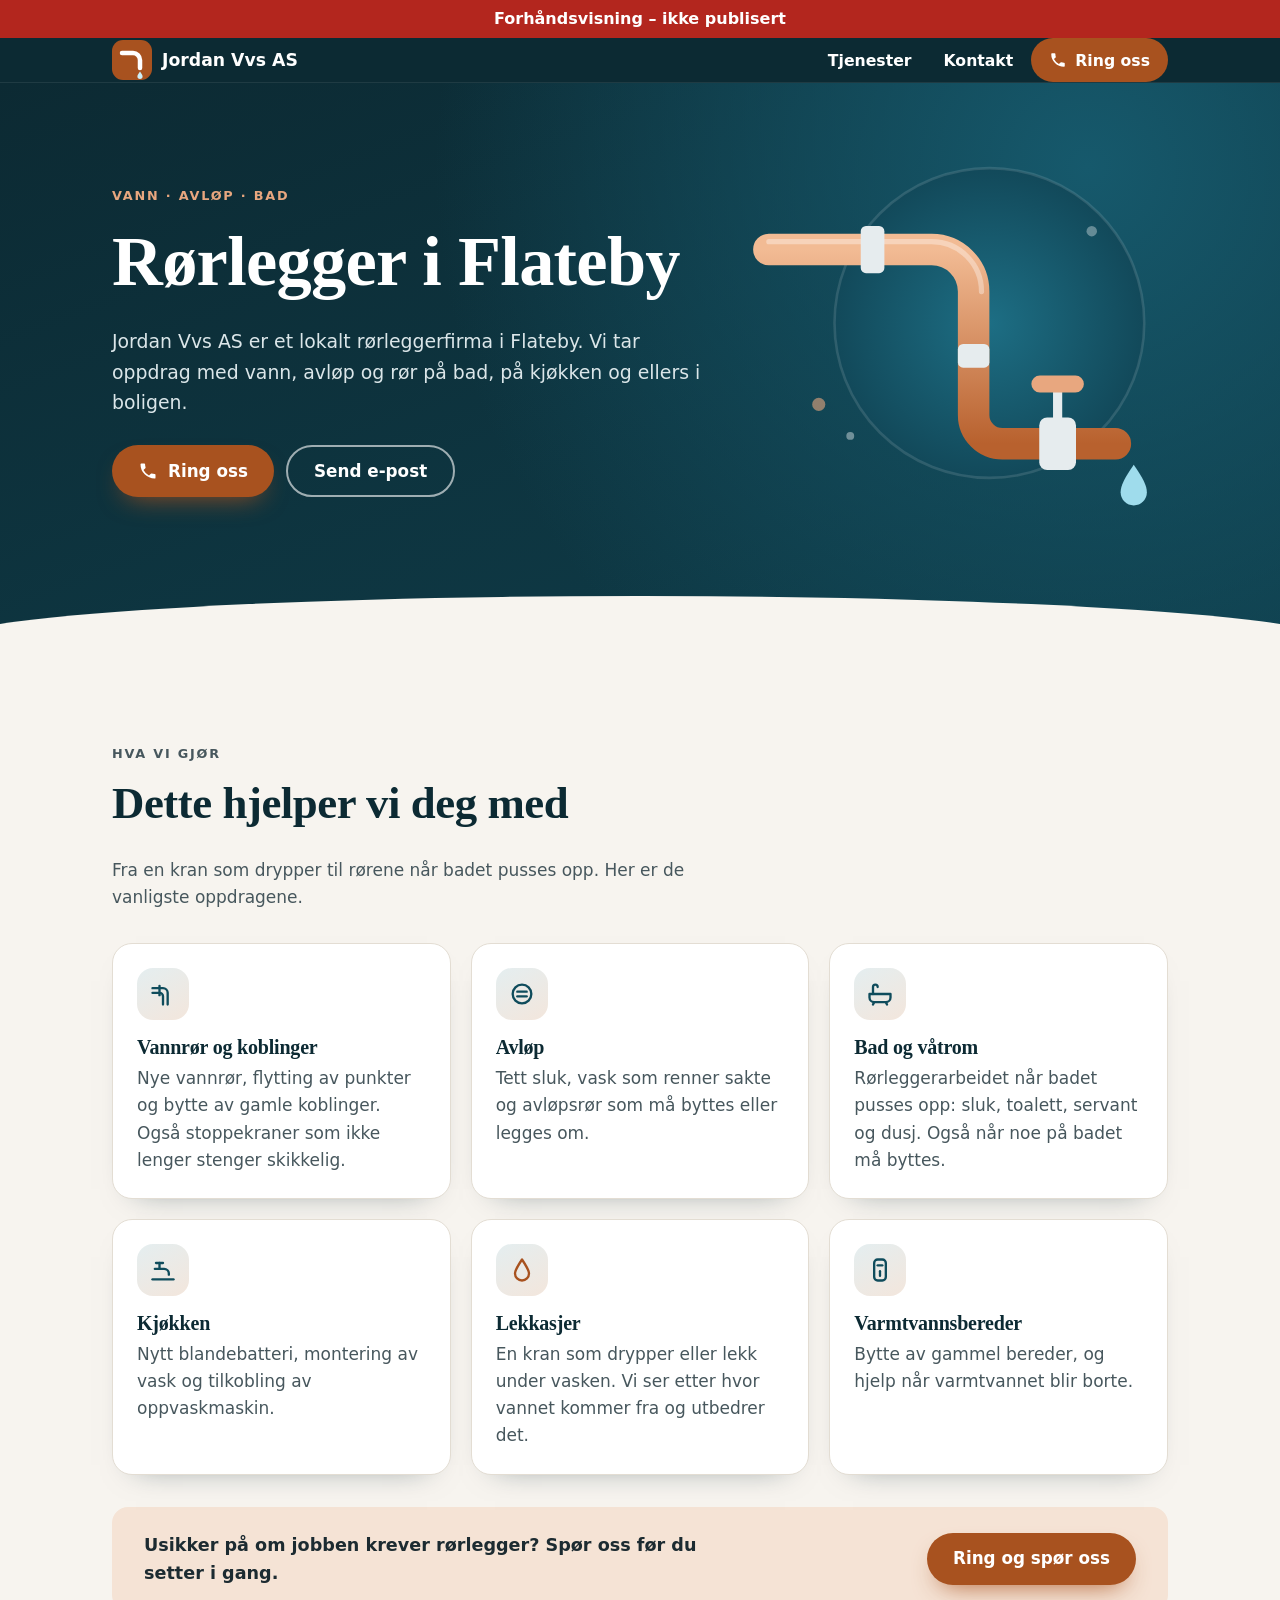
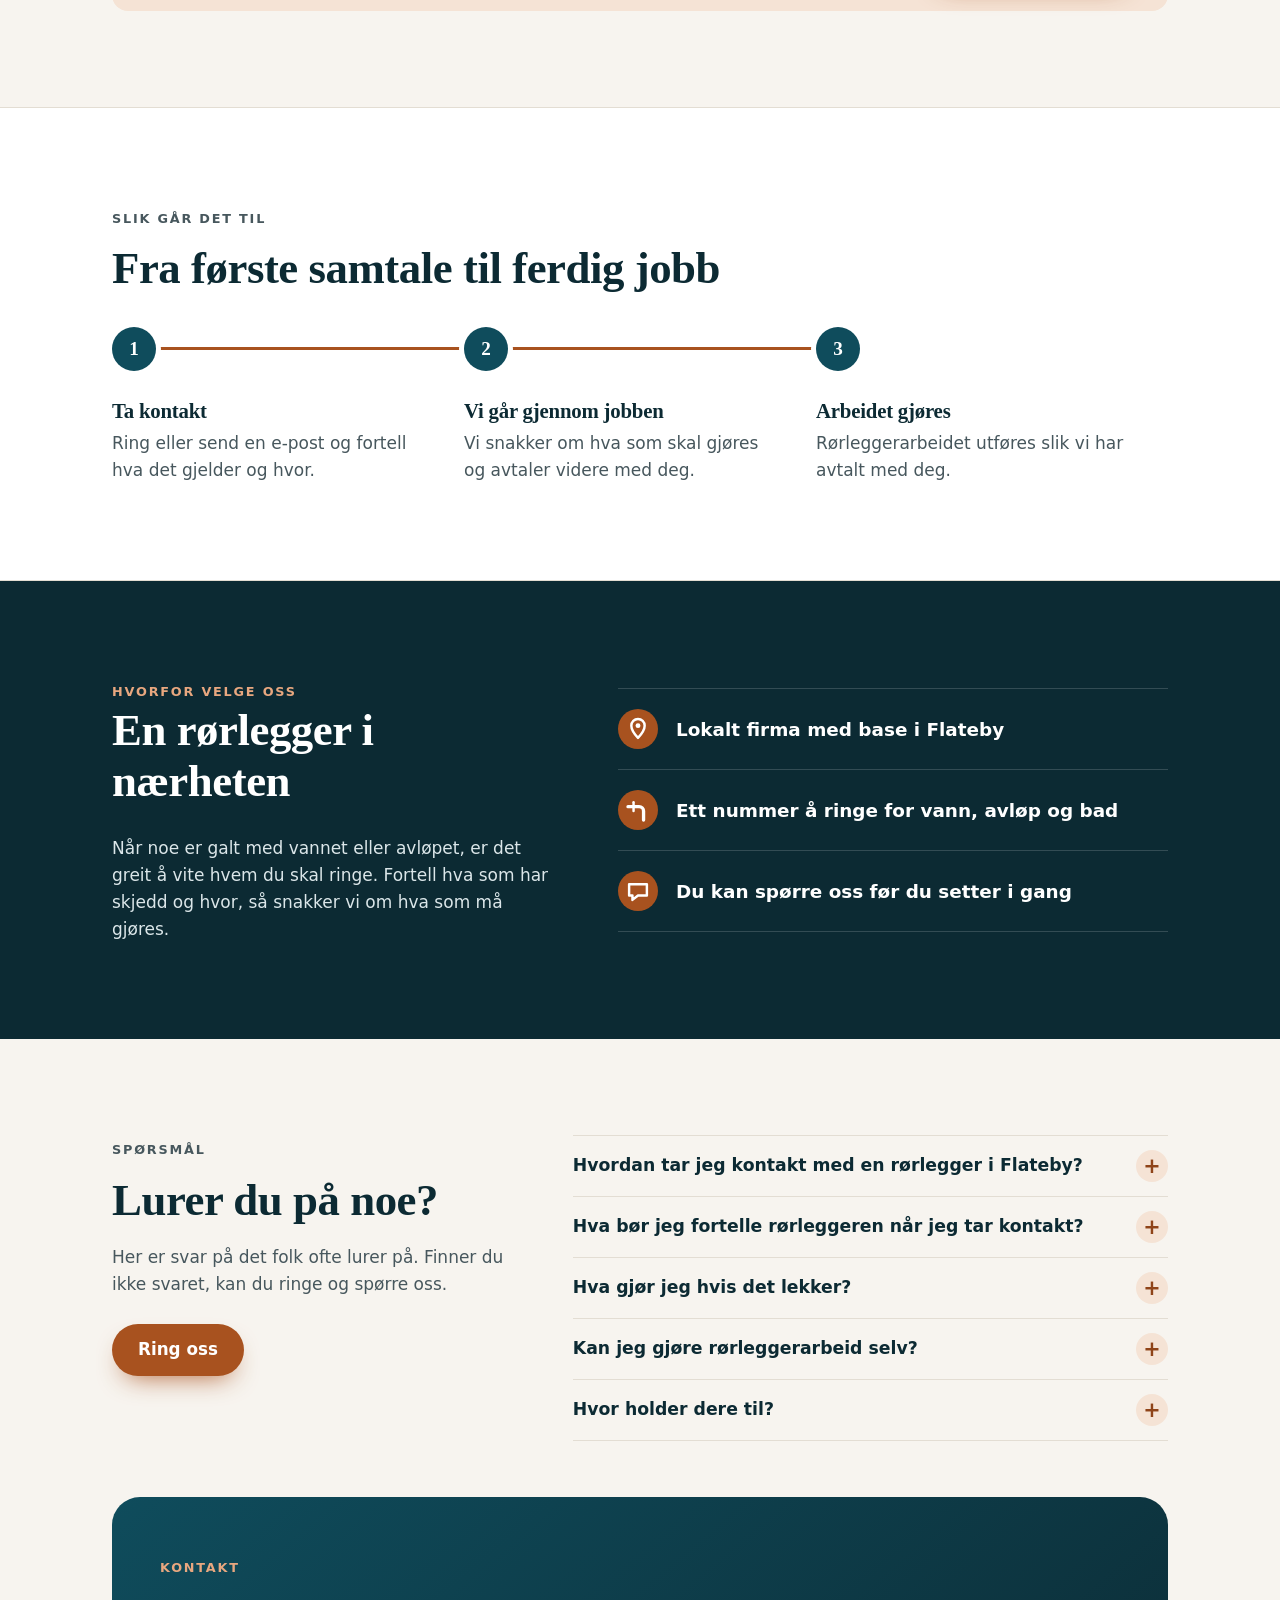
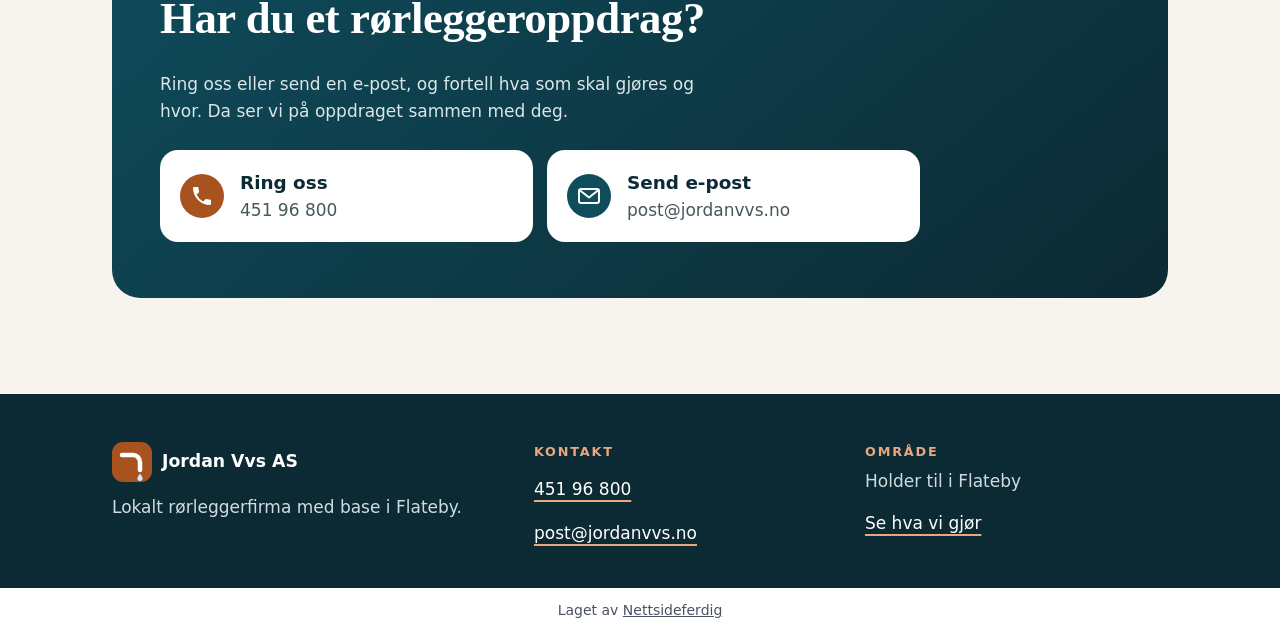
==== commit 6b7ce7d5: "Forhåndsvisning" ====
--- a/index.html
+++ b/index.html
@@ -3,14 +3,14 @@
 <head>
 <meta charset="utf-8">
 <meta name="viewport" content="width=device-width, initial-scale=1">
-<title>Rørlegger i Flateby | Jordan VVS AS</title>
-<meta name="description" content="Jordan VVS AS utfører rørleggerarbeid i Flateby. Ta kontakt på telefon eller e-post og fortell hva som skal gjøres.">
+<title>Rørlegger i Flateby | Jordan Vvs AS</title>
+<meta name="description" content="Jordan Vvs AS utfører rørleggerarbeid i Flateby. Ta kontakt på telefon eller e-post og fortell hva som skal gjøres.">
 <link rel="canonical" href="https://andersmathisen7-design.github.io/side-jordan-vvs-as-4c82f648/">
 <meta property="og:type" content="website">
 <meta property="og:locale" content="nb_NO">
 <meta property="og:site_name" content="Jordan Vvs AS">
-<meta property="og:title" content="Rørlegger i Flateby | Jordan VVS AS">
-<meta property="og:description" content="Jordan VVS AS utfører rørleggerarbeid i Flateby. Ta kontakt på telefon eller e-post og fortell hva som skal gjøres.">
+<meta property="og:title" content="Rørlegger i Flateby | Jordan Vvs AS">
+<meta property="og:description" content="Jordan Vvs AS utfører rørleggerarbeid i Flateby. Ta kontakt på telefon eller e-post og fortell hva som skal gjøres.">
 <meta property="og:url" content="https://andersmathisen7-design.github.io/side-jordan-vvs-as-4c82f648/">
 <meta http-equiv="Content-Security-Policy" content="default-src 'none'; style-src 'self'; img-src 'self'; manifest-src 'self'; worker-src 'self'; script-src 'self'">
 <link rel="stylesheet" href="./style.css">
@@ -19,15 +19,15 @@
 <link rel="icon" href="./icon.svg" type="image/svg+xml">
 <script src="./pwa.js" defer></script>
 <meta name="robots" content="noindex,nofollow">
-<script type="application/ld+json">{"@context":"https://schema.org","@type":"Plumber","name":"Jordan Vvs AS","description":"Jordan VVS AS utfører rørleggerarbeid i Flateby. Ta kontakt på telefon eller e-post og fortell hva som skal gjøres.","email":"post@jordanvvs.no","areaServed":"Flateby","url":"https://andersmathisen7-design.github.io/side-jordan-vvs-as-4c82f648","telephone":"451 96 800"}</script>
+<script type="application/ld+json">{"@context":"https://schema.org","@type":"Plumber","name":"Jordan Vvs AS","description":"Jordan Vvs AS utfører rørleggerarbeid i Flateby. Ta kontakt på telefon eller e-post og fortell hva som skal gjøres.","email":"post@jordanvvs.no","areaServed":"Flateby","url":"https://andersmathisen7-design.github.io/side-jordan-vvs-as-4c82f648","telephone":"451 96 800"}</script>
 </head>
 <body>
 <div class="forhandsstripe">Forhåndsvisning – ikke publisert</div>
-<header class="topp"><div class="wrap topp-inner"><a class="merke" href="./"><svg class="logo" viewBox="0 0 40 40" aria-hidden="true"><rect width="40" height="40" rx="11" fill="#a8521f"/><path d="M10 13h11a7 7 0 0 1 7 7v8" fill="none" stroke="#ffffff" stroke-width="4.5" stroke-linecap="round"/><path d="M28 31.5c-1.8 2.6-2.6 3.8-2.6 4.8a2.6 2.6 0 0 0 5.2 0c0-1-.8-2.2-2.6-4.8z" fill="#cdeef6"/></svg><span>Jordan VVS AS</span></a><nav aria-label="Hovedmeny"><ul class="meny"><li><a href="./#tjenester">Tjenester</a></li><li><a href="./#kontakt">Kontakt</a></li><li><a class="meny-ring" href="tel:45196800">Ring oss</a></li></ul></nav></div></header>
+<header class="topp"><div class="wrap topp-inner"><a class="merke" href="./"><svg class="logo" viewBox="0 0 40 40" aria-hidden="true"><rect width="40" height="40" rx="11" fill="#a8521f"/><path d="M10 13h11a7 7 0 0 1 7 7v8" fill="none" stroke="#ffffff" stroke-width="4.5" stroke-linecap="round"/><path d="M28 31.5c-1.8 2.6-2.6 3.8-2.6 4.8a2.6 2.6 0 0 0 5.2 0c0-1-.8-2.2-2.6-4.8z" fill="#cdeef6"/></svg><span>Jordan Vvs AS</span></a><nav aria-label="Hovedmeny"><ul class="meny"><li><a href="./#tjenester">Tjenester</a></li><li><a href="./#kontakt">Kontakt</a></li><li><a class="meny-ring" href="tel:45196800"><svg viewBox="0 0 24 24" aria-hidden="true"><path d="M6.6 10.8a15.2 15.2 0 0 0 6.6 6.6l2.2-2.2a1 1 0 0 1 1-.25 11.4 11.4 0 0 0 3.6.57 1 1 0 0 1 1 1V20a1 1 0 0 1-1 1A17 17 0 0 1 3 4a1 1 0 0 1 1-1h3.5a1 1 0 0 1 1 1c0 1.25.2 2.45.57 3.6a1 1 0 0 1-.25 1z" fill="#ffffff"/></svg><span>Ring<span class="ring-ekstra"> oss</span></span></a></li></ul></nav></div></header>
 <main>
-<section class="hero"><div class="wrap hero-grid"><div><p class="etikett">Rørleggerarbeid i Flateby</p><h1>Rørlegger i Flateby</h1><p class="ingress">Jordan VVS AS er et lokalt rørleggerfirma i Flateby. Vi jobber med vann, avløp og rør.</p><div class="knapper"><a class="knapp knapp-hoved" href="tel:45196800"><svg viewBox="0 0 24 24" aria-hidden="true"><path d="M6.6 10.8a15.2 15.2 0 0 0 6.6 6.6l2.2-2.2a1 1 0 0 1 1-.25 11.4 11.4 0 0 0 3.6.57 1 1 0 0 1 1 1V20a1 1 0 0 1-1 1A17 17 0 0 1 3 4a1 1 0 0 1 1-1h3.5a1 1 0 0 1 1 1c0 1.25.2 2.45.57 3.6a1 1 0 0 1-.25 1z" fill="#ffffff"/></svg>Ring oss</a><a class="knapp knapp-linje" href="mailto:post@jordanvvs.no">Send e-post</a></div></div><div class="hero-bilde"><svg viewBox="0 0 320 280" aria-hidden="true"><defs><linearGradient id="kobber" x1="0" y1="0" x2="0" y2="1"><stop offset="0" stop-color="#f2bb94"/><stop offset="1" stop-color="#b8612e"/></linearGradient><radialGradient id="glod" cx="0.5" cy="0.5" r="0.5"><stop offset="0" stop-color="#1d6e84"/><stop offset="1" stop-color="#12495a"/></radialGradient></defs><circle cx="190" cy="128" r="118" fill="url(#glod)"/><circle cx="190" cy="128" r="118" fill="none" stroke="#ffffff" stroke-opacity="0.12" stroke-width="2"/><path d="M22 72H146a32 32 0 0 1 32 32V198a22 22 0 0 0 22 22H286" fill="none" stroke="url(#kobber)" stroke-width="24" stroke-linecap="round"/><path d="M22 66H146a38 38 0 0 1 38 38" fill="none" stroke="#ffffff" stroke-opacity="0.35" stroke-width="4" stroke-linecap="round"/><rect x="92" y="54" width="18" height="36" rx="4" fill="#e6ecee"/><rect x="166" y="144" width="24" height="18" rx="4" fill="#e6ecee"/><rect x="228" y="200" width="28" height="40" rx="6" fill="#e6ecee"/><line x1="242" y1="200" x2="242" y2="178" stroke="#e6ecee" stroke-width="7" stroke-linecap="round"/><rect x="222" y="168" width="40" height="13" rx="6.5" fill="#e8a77f"/><path d="M300 236c-7 10-10 16-10 21a10 10 0 0 0 20 0c0-5-3-11-10-21z" fill="#9fdcec"/><circle cx="60" cy="190" r="5" fill="#e8a77f" fill-opacity="0.6"/><circle cx="84" cy="214" r="3" fill="#ffffff" fill-opacity="0.4"/><circle cx="268" cy="58" r="4" fill="#ffffff" fill-opacity="0.35"/></svg></div></div></section><section class="seksjon" id="tjenester" aria-labelledby="tjenester-tittel"><div class="wrap"><div class="seksjon-topp"><p class="etikett">Hva vi gjør</p><h2 id="tjenester-tittel">Rørleggerarbeid</h2><p>Arbeid med vann, avløp og rør, på bad, på kjøkken og ellers i boligen.</p></div><ul class="kort-grid"><li class="kort"><div class="ikon" aria-hidden="true"><svg viewBox="0 0 24 24"><g fill="none" stroke="#0f4c5c" stroke-width="2" stroke-linecap="round" stroke-linejoin="round"><path d="M3 7h9a4 4 0 0 1 4 4v10"/><path d="M3 11h6a3 3 0 0 1 3 3v7"/><path d="M9 5v8"/></g></svg></div><h3>Vannrør og koblinger</h3><p>Rør og koblinger for vannet i boligen.</p></li><li class="kort"><div class="ikon" aria-hidden="true"><svg viewBox="0 0 24 24"><g fill="none" stroke="#0f4c5c" stroke-width="2" stroke-linecap="round" stroke-linejoin="round"><circle cx="12" cy="12" r="8"/><path d="M8 10h8"/><path d="M8 14h8"/></g></svg></div><h3>Avløp</h3><p>Avløpsrør, sluk og avløp som renner dårlig.</p></li><li class="kort"><div class="ikon" aria-hidden="true"><svg viewBox="0 0 24 24"><g fill="none" stroke="#0f4c5c" stroke-width="2" stroke-linecap="round" stroke-linejoin="round"><path d="M3 12h18v3a4 4 0 0 1-4 4H7a4 4 0 0 1-4-4z"/><path d="M6 12V6a2 2 0 0 1 4 0"/><path d="M7 19l-1 2"/><path d="M17 19l1 2"/></g></svg></div><h3>Bad og våtrom</h3><p>Rørleggerarbeid når badet skal fornyes eller noe må fikses.</p></li><li class="kort"><div class="ikon" aria-hidden="true"><svg viewBox="0 0 24 24"><g fill="none" stroke="#0f4c5c" stroke-width="2" stroke-linecap="round" stroke-linejoin="round"><path d="M5 11h8a4 4 0 0 1 4 4v1"/><path d="M9 11V6"/><path d="M6 6h6"/><path d="M3 20h18"/></g></svg></div><h3>Kjøkken</h3><p>Vask, blandebatteri og tilkobling av utstyr.</p></li><li class="kort"><div class="ikon" aria-hidden="true"><svg viewBox="0 0 24 24"><g fill="none" stroke="#a8521f" stroke-width="2" stroke-linecap="round" stroke-linejoin="round"><path d="M12 3c-4 6-6 9-6 12a6 6 0 0 0 12 0c0-3-2-6-6-12z"/></g></svg></div><h3>Lekkasjer</h3><p>Utbedring når det drypper eller lekker.</p></li><li class="kort"><div class="ikon" aria-hidden="true"><svg viewBox="0 0 24 24"><g fill="none" stroke="#0f4c5c" stroke-width="2" stroke-linecap="round" stroke-linejoin="round"><rect x="7" y="3" width="10" height="18" rx="3"/><path d="M10 8h4"/><path d="M12 13v4"/></g></svg></div><h3>Varmtvannsbereder</h3><p>Arbeid på bereder og varmtvann.</p></li></ul><div class="tjeneste-bunn"><p>Er du usikker på om jobben krever rørlegger, kan du spørre oss før du setter i gang.</p><a class="knapp knapp-hoved" href="tel:45196800">Ring og spør oss</a></div></div></section><section class="seksjon steg" aria-labelledby="steg-tittel"><div class="wrap"><div class="seksjon-topp"><p class="etikett">Slik går det til</p><h2 id="steg-tittel">Fra første samtale til ferdig jobb</h2></div><ol class="steg-liste"><li><span class="nr" aria-hidden="true">1</span><h3>Ta kontakt</h3><p>Ring eller send en e-post når det passer deg.</p></li><li><span class="nr" aria-hidden="true">2</span><h3>Vi går gjennom jobben</h3><p>Vi snakker om oppdraget og avtaler det videre.</p></li><li><span class="nr" aria-hidden="true">3</span><h3>Arbeidet gjøres</h3><p>Rørleggerarbeidet utføres slik vi har avtalt med deg.</p></li></ol></div></section><section class="seksjon fordeler" aria-labelledby="fordel-tittel"><div class="wrap split"><div class="fordeler-tekst"><p class="etikett">Hvorfor velge oss</p><h2 id="fordel-tittel">Lokal rørlegger i Flateby</h2><p>Jordan VVS AS er et rørleggerfirma med base i Flateby. Rørleggerarbeid er det vi driver med, og vi holder til i nærmiljøet ditt.</p></div><ul class="fordel-liste"><li><svg viewBox="0 0 36 36" aria-hidden="true"><circle cx="18" cy="18" r="18" fill="#a8521f"/><path d="M18 9a6 6 0 0 0-6 6c0 4.5 6 11 6 11s6-6.5 6-11a6 6 0 0 0-6-6z" fill="none" stroke="#ffffff" stroke-width="2.2" stroke-linejoin="round"/><circle cx="18" cy="15" r="2.2" fill="#ffffff"/></svg>Lokalt firma med base i Flateby</li><li><svg viewBox="0 0 36 36" aria-hidden="true"><circle cx="18" cy="18" r="18" fill="#a8521f"/><path d="M9 15h10a4 4 0 0 1 4 4v8" fill="none" stroke="#ffffff" stroke-width="3" stroke-linecap="round"/><path d="M14 11v8" fill="none" stroke="#ffffff" stroke-width="2.2" stroke-linecap="round"/></svg>Rørleggerarbeid er det vi driver med</li><li><svg viewBox="0 0 36 36" aria-hidden="true"><circle cx="18" cy="18" r="18" fill="#a8521f"/><path d="M10 12h16v10h-8l-5 4v-4h-3z" fill="none" stroke="#ffffff" stroke-width="2.2" stroke-linejoin="round"/></svg>Du kan spørre oss før du setter i gang</li></ul></div></section><section class="seksjon faq" aria-labelledby="faq-tittel"><div class="wrap"><div class="seksjon-topp"><p class="etikett">Spørsmål</p><h2 id="faq-tittel">Lurer du på noe?</h2></div><div class="sporsmal"><details><summary>Hvordan tar jeg kontakt med en rørlegger i Flateby?</summary><p>Du kan ringe oss eller sende en e-post. Telefonnummer og e-postadresse står nederst på siden.</p></details><details><summary>Hva bør jeg fortelle rørleggeren når jeg tar kontakt?</summary><p>Hva slags jobb det gjelder, hvor den er, og om det haster. Har du bilder av det som skal fikses, kan du gjerne legge dem ved e-posten.</p></details><details><summary>Hva gjør jeg hvis det lekker?</summary><p>Steng hovedstoppekranen for vannet hvis du kan, og tørk opp det du rekker for å begrense skaden. Ring deretter en rørlegger.</p></details><details><summary>Kan jeg gjøre rørleggerarbeid selv?</summary><p>Arbeid på vann- og avløpsrør i boligen bør gjøres av en rørlegger. Er du usikker på hva du kan gjøre selv, kan du spørre oss.</p></details><details><summary>Hvor holder dere til?</summary><p>Vi holder til i Flateby.</p></details></div></div></section><section class="kontakt" id="kontakt" aria-labelledby="kontakt-tittel"><div class="wrap"><div class="kontakt-boks"><p class="etikett">Kontakt</p><h2 id="kontakt-tittel">Har du et rørleggeroppdrag?</h2><p>Ring oss eller send en e-post, og fortell hva som skal gjøres og hvor. Da ser vi på oppdraget sammen med deg.</p><div class="kontakt-valg"><a class="kontaktkort" href="tel:45196800"><svg viewBox="0 0 44 44" aria-hidden="true"><circle cx="22" cy="22" r="22" fill="#a8521f"/><path d="M16.6 20.8a15.2 15.2 0 0 0 6.6 6.6l2.2-2.2a1 1 0 0 1 1-.25 11.4 11.4 0 0 0 3.6.57 1 1 0 0 1 1 1V30a1 1 0 0 1-1 1A17 17 0 0 1 13 14a1 1 0 0 1 1-1h3.5a1 1 0 0 1 1 1c0 1.25.2 2.45.57 3.6a1 1 0 0 1-.25 1z" fill="#ffffff"/></svg><div><strong>Ring oss</strong><span>451 96 800</span></div></a><a class="kontaktkort" href="mailto:post@jordanvvs.no"><svg viewBox="0 0 44 44" aria-hidden="true"><circle cx="22" cy="22" r="22" fill="#0f4c5c"/><rect x="12" y="15" width="20" height="14" rx="2" fill="none" stroke="#ffffff" stroke-width="2"/><path d="M12.5 16l9.5 7.5 9.5-7.5" fill="none" stroke="#ffffff" stroke-width="2" stroke-linejoin="round"/></svg><div><strong>Send e-post</strong><span>post@jordanvvs.no</span></div></a></div></div></div></section>
+<section class="hero"><div class="wrap hero-grid"><div><p class="etikett">Vann · avløp · bad</p><h1>Rørlegger i Flateby</h1><p class="ingress">Jordan Vvs AS er et lokalt rørleggerfirma i Flateby. Vi tar oppdrag med vann, avløp og rør på bad, på kjøkken og ellers i boligen.</p><div class="knapper"><a class="knapp knapp-hoved" href="tel:45196800"><svg viewBox="0 0 24 24" aria-hidden="true"><path d="M6.6 10.8a15.2 15.2 0 0 0 6.6 6.6l2.2-2.2a1 1 0 0 1 1-.25 11.4 11.4 0 0 0 3.6.57 1 1 0 0 1 1 1V20a1 1 0 0 1-1 1A17 17 0 0 1 3 4a1 1 0 0 1 1-1h3.5a1 1 0 0 1 1 1c0 1.25.2 2.45.57 3.6a1 1 0 0 1-.25 1z" fill="#ffffff"/></svg>Ring oss</a><a class="knapp knapp-linje" href="mailto:post@jordanvvs.no">Send e-post</a></div></div><div class="hero-bilde"><svg viewBox="0 0 320 280" aria-hidden="true"><defs><linearGradient id="kobber" x1="0" y1="0" x2="0" y2="1"><stop offset="0" stop-color="#f2bb94"/><stop offset="1" stop-color="#b8612e"/></linearGradient><radialGradient id="glod" cx="0.5" cy="0.5" r="0.5"><stop offset="0" stop-color="#1d6e84"/><stop offset="1" stop-color="#12495a"/></radialGradient></defs><circle cx="190" cy="128" r="118" fill="url(#glod)"/><circle cx="190" cy="128" r="118" fill="none" stroke="#ffffff" stroke-opacity="0.12" stroke-width="2"/><path d="M22 72H146a32 32 0 0 1 32 32V198a22 22 0 0 0 22 22H286" fill="none" stroke="url(#kobber)" stroke-width="24" stroke-linecap="round"/><path d="M22 66H146a38 38 0 0 1 38 38" fill="none" stroke="#ffffff" stroke-opacity="0.35" stroke-width="4" stroke-linecap="round"/><rect x="92" y="54" width="18" height="36" rx="4" fill="#e6ecee"/><rect x="166" y="144" width="24" height="18" rx="4" fill="#e6ecee"/><rect x="228" y="200" width="28" height="40" rx="6" fill="#e6ecee"/><line x1="242" y1="200" x2="242" y2="178" stroke="#e6ecee" stroke-width="7" stroke-linecap="round"/><rect x="222" y="168" width="40" height="13" rx="6.5" fill="#e8a77f"/><path d="M300 236c-7 10-10 16-10 21a10 10 0 0 0 20 0c0-5-3-11-10-21z" fill="#9fdcec"/><circle cx="60" cy="190" r="5" fill="#e8a77f" fill-opacity="0.6"/><circle cx="84" cy="214" r="3" fill="#ffffff" fill-opacity="0.4"/><circle cx="268" cy="58" r="4" fill="#ffffff" fill-opacity="0.35"/></svg></div></div></section><section class="seksjon" id="tjenester" aria-labelledby="tjenester-tittel"><div class="wrap"><div class="seksjon-topp"><p class="etikett">Hva vi gjør</p><h2 id="tjenester-tittel">Dette hjelper vi deg med</h2><p>Fra en kran som drypper til rørene når badet pusses opp. Her er de vanligste oppdragene.</p></div><ul class="kort-grid"><li class="kort"><div class="ikon" aria-hidden="true"><svg viewBox="0 0 24 24"><g fill="none" stroke="#0f4c5c" stroke-width="2" stroke-linecap="round" stroke-linejoin="round"><path d="M3 7h9a4 4 0 0 1 4 4v10"/><path d="M3 11h6a3 3 0 0 1 3 3v7"/><path d="M9 5v8"/></g></svg></div><h3>Vannrør og koblinger</h3><p>Nye vannrør, flytting av punkter og bytte av gamle koblinger. Også stoppekraner som ikke lenger stenger skikkelig.</p></li><li class="kort"><div class="ikon" aria-hidden="true"><svg viewBox="0 0 24 24"><g fill="none" stroke="#0f4c5c" stroke-width="2" stroke-linecap="round" stroke-linejoin="round"><circle cx="12" cy="12" r="8"/><path d="M8 10h8"/><path d="M8 14h8"/></g></svg></div><h3>Avløp</h3><p>Tett sluk, vask som renner sakte og avløpsrør som må byttes eller legges om.</p></li><li class="kort"><div class="ikon" aria-hidden="true"><svg viewBox="0 0 24 24"><g fill="none" stroke="#0f4c5c" stroke-width="2" stroke-linecap="round" stroke-linejoin="round"><path d="M3 12h18v3a4 4 0 0 1-4 4H7a4 4 0 0 1-4-4z"/><path d="M6 12V6a2 2 0 0 1 4 0"/><path d="M7 19l-1 2"/><path d="M17 19l1 2"/></g></svg></div><h3>Bad og våtrom</h3><p>Rørleggerarbeidet når badet pusses opp: sluk, toalett, servant og dusj. Også når noe på badet må byttes.</p></li><li class="kort"><div class="ikon" aria-hidden="true"><svg viewBox="0 0 24 24"><g fill="none" stroke="#0f4c5c" stroke-width="2" stroke-linecap="round" stroke-linejoin="round"><path d="M5 11h8a4 4 0 0 1 4 4v1"/><path d="M9 11V6"/><path d="M6 6h6"/><path d="M3 20h18"/></g></svg></div><h3>Kjøkken</h3><p>Nytt blandebatteri, montering av vask og tilkobling av oppvaskmaskin.</p></li><li class="kort"><div class="ikon" aria-hidden="true"><svg viewBox="0 0 24 24"><g fill="none" stroke="#a8521f" stroke-width="2" stroke-linecap="round" stroke-linejoin="round"><path d="M12 3c-4 6-6 9-6 12a6 6 0 0 0 12 0c0-3-2-6-6-12z"/></g></svg></div><h3>Lekkasjer</h3><p>En kran som drypper eller lekk under vasken. Vi ser etter hvor vannet kommer fra og utbedrer det.</p></li><li class="kort"><div class="ikon" aria-hidden="true"><svg viewBox="0 0 24 24"><g fill="none" stroke="#0f4c5c" stroke-width="2" stroke-linecap="round" stroke-linejoin="round"><rect x="7" y="3" width="10" height="18" rx="3"/><path d="M10 8h4"/><path d="M12 13v4"/></g></svg></div><h3>Varmtvannsbereder</h3><p>Bytte av gammel bereder, og hjelp når varmtvannet blir borte.</p></li></ul><div class="tjeneste-bunn"><p>Usikker på om jobben krever rørlegger? Spør oss før du setter i gang.</p><a class="knapp knapp-hoved" href="tel:45196800">Ring og spør oss</a></div></div></section><section class="seksjon steg" aria-labelledby="steg-tittel"><div class="wrap"><div class="seksjon-topp"><p class="etikett">Slik går det til</p><h2 id="steg-tittel">Fra første samtale til ferdig jobb</h2></div><ol class="steg-liste"><li><span class="nr" aria-hidden="true">1</span><h3>Ta kontakt</h3><p>Ring eller send en e-post og fortell hva det gjelder og hvor.</p></li><li><span class="nr" aria-hidden="true">2</span><h3>Vi går gjennom jobben</h3><p>Vi snakker om hva som skal gjøres og avtaler videre med deg.</p></li><li><span class="nr" aria-hidden="true">3</span><h3>Arbeidet gjøres</h3><p>Rørleggerarbeidet utføres slik vi har avtalt med deg.</p></li></ol></div></section><section class="seksjon fordeler" aria-labelledby="fordel-tittel"><div class="wrap split"><div class="fordeler-tekst"><p class="etikett">Hvorfor velge oss</p><h2 id="fordel-tittel">En rørlegger i nærheten</h2><p>Når noe er galt med vannet eller avløpet, er det greit å vite hvem du skal ringe. Fortell hva som har skjedd og hvor, så snakker vi om hva som må gjøres.</p></div><ul class="fordel-liste"><li><svg viewBox="0 0 36 36" aria-hidden="true"><circle cx="18" cy="18" r="18" fill="#a8521f"/><path d="M18 9a6 6 0 0 0-6 6c0 4.5 6 11 6 11s6-6.5 6-11a6 6 0 0 0-6-6z" fill="none" stroke="#ffffff" stroke-width="2.2" stroke-linejoin="round"/><circle cx="18" cy="15" r="2.2" fill="#ffffff"/></svg>Lokalt firma med base i Flateby</li><li><svg viewBox="0 0 36 36" aria-hidden="true"><circle cx="18" cy="18" r="18" fill="#a8521f"/><path d="M9 15h10a4 4 0 0 1 4 4v8" fill="none" stroke="#ffffff" stroke-width="3" stroke-linecap="round"/><path d="M14 11v8" fill="none" stroke="#ffffff" stroke-width="2.2" stroke-linecap="round"/></svg>Ett nummer å ringe for vann, avløp og bad</li><li><svg viewBox="0 0 36 36" aria-hidden="true"><circle cx="18" cy="18" r="18" fill="#a8521f"/><path d="M10 12h16v10h-8l-5 4v-4h-3z" fill="none" stroke="#ffffff" stroke-width="2.2" stroke-linejoin="round"/></svg>Du kan spørre oss før du setter i gang</li></ul></div></section><section class="seksjon faq" aria-labelledby="faq-tittel"><div class="wrap faq-grid"><div class="faq-intro"><p class="etikett">Spørsmål</p><h2 id="faq-tittel">Lurer du på noe?</h2><p>Her er svar på det folk ofte lurer på. Finner du ikke svaret, kan du ringe og spørre oss.</p><a class="knapp knapp-hoved" href="tel:45196800">Ring oss</a></div><div class="sporsmal"><details><summary>Hvordan tar jeg kontakt med en rørlegger i Flateby?</summary><p>Du kan ringe oss eller sende en e-post. Telefonnummer og e-postadresse står nederst på siden.</p></details><details><summary>Hva bør jeg fortelle rørleggeren når jeg tar kontakt?</summary><p>Hva slags jobb det gjelder, hvor den er, og om det haster. Har du bilder av det som skal fikses, kan du gjerne legge dem ved e-posten.</p></details><details><summary>Hva gjør jeg hvis det lekker?</summary><p>Steng hovedstoppekranen for vannet hvis du kan, og tørk opp det du rekker for å begrense skaden. Ring deretter en rørlegger.</p></details><details><summary>Kan jeg gjøre rørleggerarbeid selv?</summary><p>Arbeid på vann- og avløpsrør i boligen bør gjøres av en rørlegger. Er du usikker på hva du kan gjøre selv, kan du spørre oss.</p></details><details><summary>Hvor holder dere til?</summary><p>Vi holder til i Flateby. Gjelder jobben et annet sted i nærheten, kan du ringe eller sende en e-post og spørre om vi kan ta den.</p></details></div></div></section><section class="kontakt" id="kontakt" aria-labelledby="kontakt-tittel"><div class="wrap"><div class="kontakt-boks"><p class="etikett">Kontakt</p><h2 id="kontakt-tittel">Har du et rørleggeroppdrag?</h2><p>Ring oss eller send en e-post, og fortell hva som skal gjøres og hvor. Da ser vi på oppdraget sammen med deg.</p><div class="kontakt-valg"><a class="kontaktkort" href="tel:45196800"><svg viewBox="0 0 44 44" aria-hidden="true"><circle cx="22" cy="22" r="22" fill="#a8521f"/><path d="M16.6 20.8a15.2 15.2 0 0 0 6.6 6.6l2.2-2.2a1 1 0 0 1 1-.25 11.4 11.4 0 0 0 3.6.57 1 1 0 0 1 1 1V30a1 1 0 0 1-1 1A17 17 0 0 1 13 14a1 1 0 0 1 1-1h3.5a1 1 0 0 1 1 1c0 1.25.2 2.45.57 3.6a1 1 0 0 1-.25 1z" fill="#ffffff"/></svg><div><strong>Ring oss</strong><span>451 96 800</span></div></a><a class="kontaktkort" href="mailto:post@jordanvvs.no"><svg viewBox="0 0 44 44" aria-hidden="true"><circle cx="22" cy="22" r="22" fill="#0f4c5c"/><rect x="12" y="15" width="20" height="14" rx="2" fill="none" stroke="#ffffff" stroke-width="2"/><path d="M12.5 16l9.5 7.5 9.5-7.5" fill="none" stroke="#ffffff" stroke-width="2" stroke-linejoin="round"/></svg><div><strong>Send e-post</strong><span>post@jordanvvs.no</span></div></a></div></div></div></section>
 </main>
-<footer class="bunn"><div class="wrap bunn-grid"><div><p class="bunn-navn">Jordan VVS AS</p><p>Lokalt rørleggerfirma med base i Flateby.</p></div><div><p class="bunn-tittel">Kontakt</p><address><a href="tel:45196800">451 96 800</a><br><a href="mailto:post@jordanvvs.no">post@jordanvvs.no</a></address></div><div><p class="bunn-tittel">Område</p><p>Holder til i Flateby</p><a href="./#tjenester">Se hva vi gjør</a></div></div></footer>
+<footer class="bunn"><div class="wrap bunn-grid"><div><p class="bunn-navn"><svg class="logo" viewBox="0 0 40 40" aria-hidden="true"><rect width="40" height="40" rx="11" fill="#a8521f"/><path d="M10 13h11a7 7 0 0 1 7 7v8" fill="none" stroke="#ffffff" stroke-width="4.5" stroke-linecap="round"/><path d="M28 31.5c-1.8 2.6-2.6 3.8-2.6 4.8a2.6 2.6 0 0 0 5.2 0c0-1-.8-2.2-2.6-4.8z" fill="#cdeef6"/></svg><span>Jordan Vvs AS</span></p><p>Lokalt rørleggerfirma med base i Flateby.</p></div><div><p class="bunn-tittel">Kontakt</p><address><a href="tel:45196800">451 96 800</a><br><a href="mailto:post@jordanvvs.no">post@jordanvvs.no</a></address></div><div><p class="bunn-tittel">Område</p><p>Holder til i Flateby</p><a href="./#tjenester">Se hva vi gjør</a></div></div></footer>
 <p class="nf-byra">Laget av <a href="https://nettsideferdig.no/">Nettsideferdig</a></p>
 </body>
 </html>
--- a/style.css
+++ b/style.css
@@ -45,7 +45,7 @@
 .nf-skjema .nf-info { font-size: 0.875rem; color: #555; }
 
 /* Designet */
-:root{--hav:#0f4c5c;--natt:#0c2a33;--kobber:#a8521f;--kobber-mork:#8f4419;--kobber-lys:#e8a77f;--papir:#f7f4ef;--tekst:#1c2b31;--dempet:#47575d;--linje:#e3ddd3}*,*::before,*::after{box-sizing:border-box}body{margin:0;background:var(--papir);color:var(--tekst);font-family:system-ui,"Segoe UI",Helvetica,Arial,sans-serif;font-size:1.0625rem;line-height:1.6;-webkit-text-size-adjust:100%}h1,h2,h3{font-family:Georgia,"Iowan Old Style",serif;line-height:1.15;margin:0 0 .6em;letter-spacing:-.01em}p{margin:0 0 1em}a{color:var(--hav)}a:focus-visible,summary:focus-visible{outline:3px solid var(--kobber-lys);outline-offset:3px;border-radius:6px}svg{display:block}.wrap{width:100%;max-width:1120px;margin:0 auto;padding:0 20px}.topp{background:var(--natt);color:#fff;border-bottom:1px solid rgba(255,255,255,.08)}.topp-inner{display:flex;flex-wrap:wrap;align-items:center;justify-content:space-between;gap:6px 16px;padding-top:10px;padding-bottom:10px}.merke{display:flex;align-items:center;gap:10px;color:#fff;text-decoration:none;font-weight:700;font-size:1.08rem;min-height:44px}.logo{width:40px;height:40px;flex:none}.meny{list-style:none;margin:0;padding:0;display:flex;flex-wrap:wrap;align-items:center;gap:4px}.meny a{display:inline-flex;align-items:center;min-height:44px;padding:0 14px;color:#fff;text-decoration:none;border-radius:999px;font-weight:600;font-size:.98rem}.meny a:hover{background:rgba(255,255,255,.1)}.meny a.meny-ring{background:var(--kobber)}.meny a.meny-ring:hover{background:var(--kobber-mork)}.hero{background:radial-gradient(circle at 85% 15%,#16596c 0,rgba(22,89,108,0) 55%),linear-gradient(160deg,#0c2a33 0%,#0f3d4a 100%);color:#fff;padding:44px 0 88px;position:relative;overflow:hidden}.hero::after{content:"";position:absolute;left:-5%;right:-5%;bottom:-1px;height:48px;background:var(--papir);border-radius:50% 50% 0 0/100% 100% 0 0}.hero-grid{display:grid;gap:28px;align-items:center}.etikett{display:inline-block;font-size:.8rem;font-weight:700;letter-spacing:.14em;text-transform:uppercase;color:var(--kobber);margin-bottom:14px}.hero .etikett,.fordeler .etikett{color:var(--kobber-lys)}.hero h1{font-size:clamp(2.5rem,9vw,4.4rem);color:#fff;margin-bottom:.35em}.ingress{font-size:1.18rem;color:#dbe6e9;max-width:32em}.knapper{display:flex;flex-wrap:wrap;gap:12px;margin-top:28px}.knapp{display:inline-flex;align-items:center;justify-content:center;gap:10px;min-height:52px;padding:0 26px;border-radius:999px;font-weight:700;text-decoration:none;font-size:1.05rem;transition:transform .15s ease,background-color .15s ease}.knapp svg{width:20px;height:20px}.knapp-hoved{background:var(--kobber);color:#fff;box-shadow:0 12px 26px -12px rgba(168,82,31,.9)}.knapp-hoved:hover{background:var(--kobber-mork);transform:translateY(-1px)}.knapp-linje{border:2px solid rgba(255,255,255,.6);color:#fff}.knapp-linje:hover{background:rgba(255,255,255,.08)}.hero-bilde svg{width:100%;max-width:300px;height:auto;margin:0 auto}.seksjon{padding:64px 0}h2{font-size:clamp(1.9rem,6vw,2.8rem);color:var(--natt)}.seksjon-topp{max-width:38em;margin-bottom:32px}.seksjon-topp p{color:var(--dempet)}.kort-grid{list-style:none;margin:0;padding:0;display:grid;gap:16px}.kort{background:#fff;border:1px solid var(--linje);border-radius:20px;padding:24px;box-shadow:0 14px 30px -24px rgba(12,42,51,.55);transition:transform .15s ease,border-color .15s ease}.kort:hover{transform:translateY(-2px);border-color:#cfc5b6}.ikon{width:52px;height:52px;border-radius:16px;background:linear-gradient(150deg,#e4eef0 0%,#f3e6dc 100%);display:flex;align-items:center;justify-content:center;margin-bottom:16px}.ikon svg{width:28px;height:28px}.kort h3{font-size:1.25rem;color:var(--natt);margin-bottom:.3em}.kort p{margin:0;color:var(--dempet)}.tjeneste-bunn{display:flex;flex-wrap:wrap;align-items:center;gap:12px 24px;margin-top:32px}.tjeneste-bunn p{margin:0;max-width:34em;color:var(--dempet)}.tjeneste-bunn .knapp{margin:0}.split{display:grid;gap:36px;align-items:center}.steg{background:#fff;border-top:1px solid var(--linje);border-bottom:1px solid var(--linje)}.steg-liste{list-style:none;margin:0;padding:0;display:grid;gap:16px}.steg-liste li{border:1px solid var(--linje);border-radius:20px;padding:24px;background:var(--papir)}.nr{display:inline-flex;align-items:center;justify-content:center;width:44px;height:44px;border-radius:50%;background:var(--hav);color:#fff;font-weight:700;font-family:Georgia,serif;font-size:1.2rem;margin-bottom:14px}.steg-liste h3{font-size:1.3rem;margin-bottom:.35em;color:var(--natt)}.steg-liste p{margin:0;color:var(--dempet)}.fordeler{background:var(--natt);color:#fff}.fordeler h2{color:#fff}.fordeler-tekst p{color:#dbe6e9;max-width:32em;margin:0}.fordel-liste{list-style:none;margin:0;padding:0;display:grid;gap:14px}.fordel-liste li{display:flex;gap:16px;align-items:center;font-size:1.1rem;font-weight:600;padding:18px 20px;border-radius:16px;background:rgba(255,255,255,.06);border:1px solid rgba(255,255,255,.1)}.fordel-liste svg{width:36px;height:36px;flex:none}.faq{padding-bottom:40px}.sporsmal{display:grid;gap:12px;max-width:44em}.sporsmal details{background:#fff;border:1px solid var(--linje);border-radius:16px;padding:0 20px}.sporsmal details[open]{border-color:#cfc5b6}.sporsmal summary{cursor:pointer;font-weight:700;min-height:56px;display:flex;align-items:center;color:var(--natt);font-size:1.08rem;padding:8px 0}.sporsmal details p{padding-bottom:16px;margin:0;color:var(--dempet)}.kontakt{padding:0 0 64px}.kontakt-boks{background:linear-gradient(140deg,var(--hav) 0%,#0c2a33 100%);color:#fff;border-radius:28px;padding:40px 24px}.kontakt-boks .etikett{color:var(--kobber-lys)}.kontakt-boks h2{color:#fff}.kontakt-boks>p{color:#dbe6e9;max-width:32em}.kontakt-valg{display:grid;gap:14px;margin-top:24px}.kontaktkort{display:flex;align-items:center;gap:16px;background:#fff;color:var(--natt);text-decoration:none;border-radius:18px;padding:18px 20px;min-height:72px;transition:transform .15s ease}.kontaktkort:hover{transform:translateY(-2px)}.kontaktkort svg{width:44px;height:44px;flex:none}.kontaktkort strong{display:block;font-size:1.15rem}.kontaktkort span{display:block;color:var(--dempet);overflow-wrap:anywhere}.bunn{background:var(--natt);color:#cfdde1;padding:48px 0 32px}.bunn-grid{display:grid;gap:28px}.bunn p{margin:0 0 .4em}.bunn-navn{color:#fff;font-family:Georgia,serif;font-size:1.3rem}.bunn-tittel{font-size:.8rem;font-weight:700;letter-spacing:.14em;text-transform:uppercase;color:var(--kobber-lys)}.bunn address{font-style:normal}.bunn a{color:#fff;display:inline-flex;align-items:center;min-height:44px;overflow-wrap:anywhere;text-decoration:underline;text-decoration-color:var(--kobber-lys);text-decoration-thickness:2px;text-underline-offset:5px}.bunn a:hover{color:var(--kobber-lys)}@media (min-width:560px){.kort-grid{grid-template-columns:1fr 1fr}}@media (min-width:760px){.wrap{padding:0 32px}.topp{position:sticky;top:0;z-index:10}.hero{padding:72px 0 120px}.hero-grid{grid-template-columns:1.15fr .85fr}.hero-bilde svg{max-width:420px}.seksjon{padding:96px 0}.kort-grid{grid-template-columns:repeat(3,1fr);gap:20px}.split{grid-template-columns:.9fr 1.1fr;gap:56px}.steg-liste{grid-template-columns:repeat(3,1fr);gap:20px}.faq{padding-bottom:56px}.kontakt{padding:0 0 96px}.kontakt-boks{padding:56px 48px}.kontakt-valg{grid-template-columns:1fr 1fr;max-width:760px}.bunn-grid{grid-template-columns:1.3fr 1fr 1fr}}
+:root{--hav:#0f4c5c;--natt:#0c2a33;--kobber:#a8521f;--kobber-mork:#8f4419;--kobber-lys:#e8a77f;--kobber-flate:#f5e3d5;--papir:#f7f4ef;--tekst:#1c2b31;--dempet:#47575d;--linje:#e3ddd3}*,*::before,*::after{box-sizing:border-box}body{margin:0;background:var(--papir);color:var(--tekst);font-family:system-ui,"Segoe UI",Helvetica,Arial,sans-serif;font-size:1.0625rem;line-height:1.6;-webkit-text-size-adjust:100%}h1,h2,h3{font-family:Georgia,"Iowan Old Style",serif;line-height:1.15;margin:0 0 .6em;letter-spacing:-.01em}p{margin:0 0 1em}a{color:var(--hav)}a:focus-visible,summary:focus-visible{outline:3px solid var(--kobber-lys);outline-offset:3px;border-radius:6px}svg{display:block}.wrap{width:100%;max-width:1120px;margin:0 auto;padding:0 20px}.topp{background:var(--natt);color:#fff;border-bottom:1px solid rgba(255,255,255,.08)}.topp-inner{display:flex;align-items:center;justify-content:space-between;gap:12px;padding-top:10px;padding-bottom:10px}.merke{display:flex;align-items:center;gap:10px;color:#fff;text-decoration:none;font-weight:700;font-size:1.08rem;min-height:44px;min-width:0}.logo{width:40px;height:40px;flex:none}.meny{list-style:none;margin:0;padding:0;display:flex;align-items:center;gap:4px}.meny a{display:inline-flex;align-items:center;gap:8px;min-height:44px;padding:0 14px;color:#fff;text-decoration:none;border-radius:999px;font-weight:600;font-size:.98rem;white-space:nowrap}.meny a:hover{background:rgba(255,255,255,.1)}.meny a.meny-ring{background:var(--kobber);padding:0 18px}.meny a.meny-ring:hover{background:var(--kobber-mork)}.meny-ring svg{width:18px;height:18px;flex:none}.hero{background:radial-gradient(circle at 85% 15%,#16596c 0,rgba(22,89,108,0) 55%),linear-gradient(160deg,#0c2a33 0%,#0f3d4a 100%);color:#fff;padding:44px 0 88px;position:relative;overflow:hidden}.hero::after{content:"";position:absolute;left:-5%;right:-5%;bottom:-1px;height:48px;background:var(--papir);border-radius:50% 50% 0 0/100% 100% 0 0}.hero-grid{display:grid;gap:28px;align-items:center}.etikett{display:inline-block;font-size:.8rem;font-weight:700;letter-spacing:.14em;text-transform:uppercase;color:var(--kobber);margin-bottom:14px}.hero .etikett,.fordeler .etikett{color:var(--kobber-lys)}.hero h1{font-size:clamp(2.5rem,9vw,4.4rem);color:#fff;margin-bottom:.35em}.ingress{font-size:1.18rem;color:#dbe6e9;max-width:32em}.knapper{display:flex;flex-wrap:wrap;gap:12px;margin-top:28px}.knapp{display:inline-flex;align-items:center;justify-content:center;gap:10px;min-height:52px;padding:0 26px;border-radius:999px;font-weight:700;text-decoration:none;font-size:1.05rem;transition:transform .15s ease,background-color .15s ease}.knapp svg{width:20px;height:20px}.knapp-hoved{background:var(--kobber);color:#fff;box-shadow:0 12px 26px -12px rgba(168,82,31,.9)}.knapp-hoved:hover{background:var(--kobber-mork);transform:translateY(-1px)}.knapp-linje{border:2px solid rgba(255,255,255,.6);color:#fff}.knapp-linje:hover{background:rgba(255,255,255,.08)}.hero-bilde svg{width:100%;max-width:300px;height:auto;margin:0 auto}.seksjon{padding:64px 0}h2{font-size:clamp(1.9rem,6vw,2.8rem);color:var(--natt)}.seksjon-topp{max-width:38em;margin-bottom:32px}.seksjon-topp p{color:var(--dempet)}.kort-grid{list-style:none;margin:0;padding:0;display:grid;gap:16px}.kort{background:#fff;border:1px solid var(--linje);border-radius:20px;padding:24px;box-shadow:0 14px 30px -24px rgba(12,42,51,.55);transition:transform .15s ease,border-color .15s ease}.kort:hover{transform:translateY(-2px);border-color:#cfc5b6}.ikon{width:52px;height:52px;border-radius:16px;background:linear-gradient(150deg,#e4eef0 0%,#f3e6dc 100%);display:flex;align-items:center;justify-content:center;margin-bottom:16px}.ikon svg{width:28px;height:28px}.kort h3{font-size:1.25rem;color:var(--natt);margin-bottom:.3em}.kort p{margin:0;color:var(--dempet)}.tjeneste-bunn{display:flex;flex-direction:column;align-items:flex-start;gap:16px;margin-top:32px;background:var(--kobber-flate);border-radius:16px;padding:24px}.tjeneste-bunn p{margin:0;max-width:34em;color:var(--tekst);font-weight:600;font-size:1.1rem}.tjeneste-bunn .knapp{margin:0;flex:none}.split{display:grid;gap:36px;align-items:center}.steg{background:#fff;border-top:1px solid var(--linje);border-bottom:1px solid var(--linje)}.steg-liste{list-style:none;margin:0;padding:0;display:grid;gap:0}.steg-liste li{position:relative;padding:0 0 36px 68px}.steg-liste li:last-child{padding-bottom:0}.steg-liste li:not(:last-child)::before{content:"";position:absolute;left:20px;top:44px;bottom:0;width:3px;background:var(--kobber)}.nr{position:absolute;left:0;top:0;z-index:1;display:inline-flex;align-items:center;justify-content:center;width:44px;height:44px;border-radius:50%;background:var(--hav);color:#fff;font-weight:700;font-family:Georgia,serif;font-size:1.2rem;box-shadow:0 0 0 5px #fff}.steg-liste h3{font-size:1.3rem;margin:8px 0 .35em;color:var(--natt)}.steg-liste p{margin:0;color:var(--dempet);max-width:26em}.fordeler{background:var(--natt);color:#fff}.fordeler h2{color:#fff}.fordeler-tekst p{color:#dbe6e9;max-width:32em;margin:0}.fordel-liste{list-style:none;margin:0;padding:0;border-bottom:1px solid rgba(255,255,255,.16)}.fordel-liste li{display:flex;gap:18px;align-items:center;font-size:1.15rem;font-weight:600;padding:20px 0;border-top:1px solid rgba(255,255,255,.16)}.fordel-liste svg{width:40px;height:40px;flex:none}.faq{padding-bottom:40px}.faq-grid{display:grid;gap:28px}.faq-intro h2{margin-bottom:.4em}.faq-intro p{color:var(--dempet);max-width:28em}.faq-intro .knapp{margin-top:8px}.sporsmal{border-top:1px solid var(--linje)}.sporsmal details{border-bottom:1px solid var(--linje)}.sporsmal summary{cursor:pointer;list-style:none;display:flex;align-items:center;justify-content:space-between;gap:16px;min-height:60px;padding:14px 0;font-weight:700;color:var(--natt);font-size:1.08rem}.sporsmal summary::-webkit-details-marker{display:none}.sporsmal summary::after{content:"+";flex:none;display:inline-flex;align-items:center;justify-content:center;width:32px;height:32px;border-radius:50%;background:var(--kobber-flate);color:var(--kobber-mork);font-size:1.3rem;line-height:1}.sporsmal details[open] summary::after{content:"−"}.sporsmal details p{padding:0 0 20px;margin:0;color:var(--dempet);max-width:40em}.kontakt{padding:0 0 64px}.kontakt-boks{background:linear-gradient(140deg,var(--hav) 0%,#0c2a33 100%);color:#fff;border-radius:28px;padding:40px 24px}.kontakt-boks .etikett{color:var(--kobber-lys)}.kontakt-boks h2{color:#fff}.kontakt-boks>p{color:#dbe6e9;max-width:32em}.kontakt-valg{display:grid;gap:14px;margin-top:24px}.kontaktkort{display:flex;align-items:center;gap:16px;background:#fff;color:var(--natt);text-decoration:none;border-radius:18px;padding:18px 20px;min-height:72px;transition:transform .15s ease}.kontaktkort:hover{transform:translateY(-2px)}.kontaktkort svg{width:44px;height:44px;flex:none}.kontaktkort strong{display:block;font-size:1.15rem}.kontaktkort span{display:block;color:var(--dempet);overflow-wrap:anywhere}.bunn{background:var(--natt);color:#cfdde1;padding:48px 0 32px}.bunn-grid{display:grid;gap:28px}.bunn p{margin:0 0 .4em}.bunn .bunn-navn{display:flex;align-items:center;gap:10px;color:#fff;font-weight:700;font-size:1.08rem;margin-bottom:12px}.bunn-tittel{font-size:.8rem;font-weight:700;letter-spacing:.14em;text-transform:uppercase;color:var(--kobber-lys)}.bunn address{font-style:normal}.bunn a{color:#fff;display:inline-flex;align-items:center;min-height:44px;overflow-wrap:anywhere;text-decoration:underline;text-decoration-color:var(--kobber-lys);text-decoration-thickness:2px;text-underline-offset:5px}.bunn a:hover{color:var(--kobber-lys)}@media (max-width:599px){.meny li:not(:last-child){display:none}.ring-ekstra{display:none}.merke{font-size:1rem;gap:8px}.logo{width:36px;height:36px}}@media (min-width:560px){.kort-grid{grid-template-columns:1fr 1fr}}@media (min-width:760px){.wrap{padding:0 32px}.topp{position:sticky;top:0;z-index:10}.hero{padding:72px 0 120px}.hero-grid{grid-template-columns:1.15fr .85fr}.hero-bilde svg{max-width:420px}.seksjon{padding:96px 0}.kort-grid{grid-template-columns:repeat(3,1fr);gap:20px}.tjeneste-bunn{flex-direction:row;justify-content:space-between;align-items:center;padding:24px 32px}.split{grid-template-columns:.9fr 1.1fr;gap:56px}.steg-liste{grid-template-columns:repeat(3,1fr)}.steg-liste li{padding:72px 32px 0 0}.steg-liste li:last-child{padding-bottom:0}.steg-liste li:not(:last-child)::before{left:44px;right:0;top:20px;bottom:auto;width:auto;height:3px}.steg-liste h3{margin-top:0}.faq{padding-bottom:56px}.faq-grid{grid-template-columns:.8fr 1.2fr;gap:64px;align-items:start}.kontakt{padding:0 0 96px}.kontakt-boks{padding:56px 48px}.kontakt-valg{grid-template-columns:1fr 1fr;max-width:760px}.bunn-grid{grid-template-columns:1.3fr 1fr 1fr}}
 
 /* Fast fra Sidefabrikken */
 .forhandsstripe { display: block !important; position: relative !important; z-index: 2147483647 !important; background: #b3261e !important; color: #fff !important; text-align: center !important; padding: 0.5rem 1rem !important; font: 600 1rem/1.4 system-ui, sans-serif !important; visibility: visible !important; opacity: 1 !important; max-height: none !important; height: auto !important; min-height: 0 !important; overflow: visible !important; margin: 0 !important; top: auto !important; left: auto !important; right: auto !important; bottom: auto !important; width: auto !important; transform: none !important; clip-path: none !important; filter: none !important; text-indent: 0 !important; font-size: 1rem !important; }
